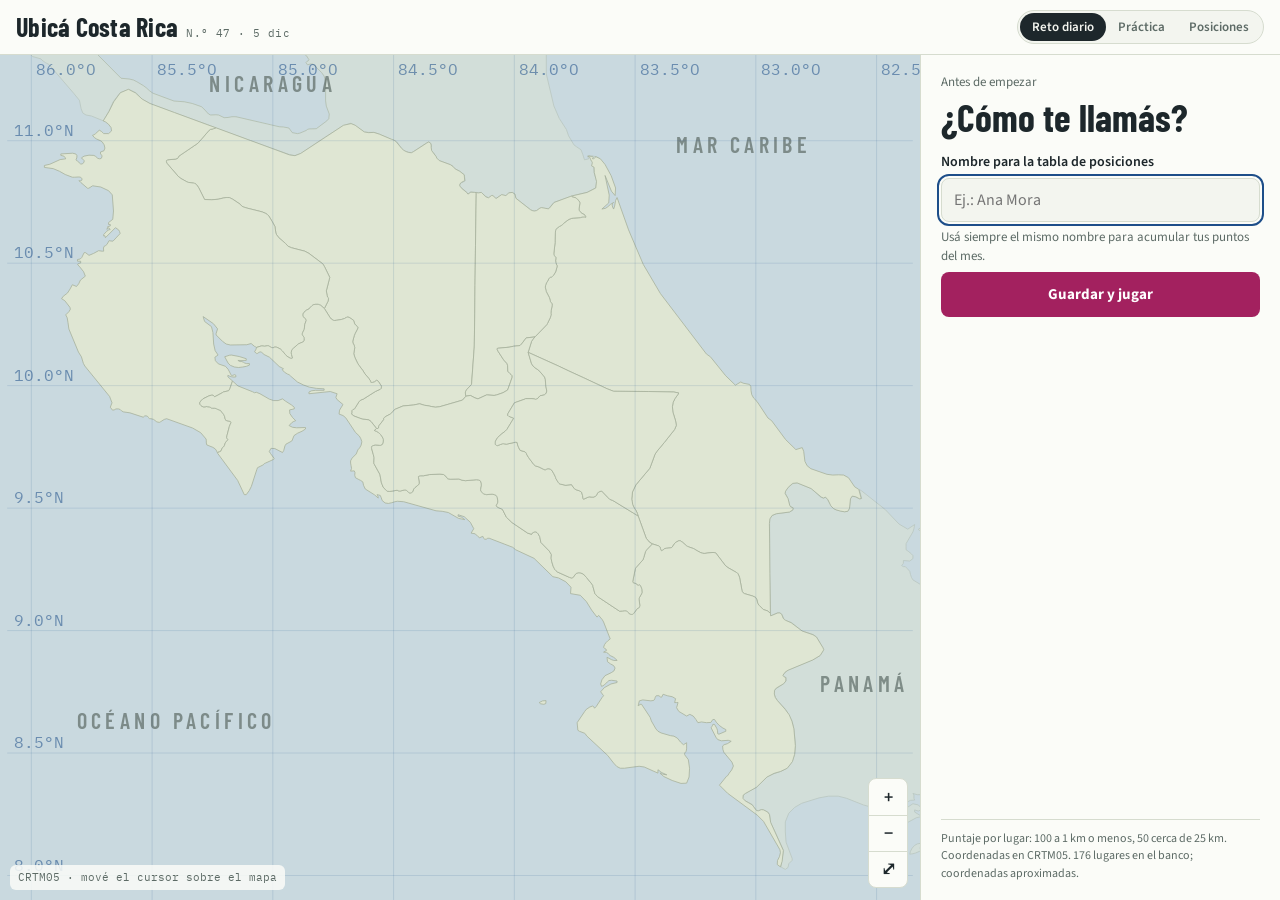
==== index.html @ d4b5f899 "Add files via upload" ====
<!doctype html>
<html lang="es">
<head>
<meta charset="utf-8">
<meta name="viewport" content="width=device-width, initial-scale=1, viewport-fit=cover">
<title>Ubicá Costa Rica</title>
<meta name="description" content="Juego diario de geografía de Costa Rica: ubicá 10 lugares en el mapa.">
<link rel="preconnect" href="https://fonts.googleapis.com">
<link rel="stylesheet" href="https://fonts.googleapis.com/css2?family=Barlow+Condensed:wght@500;600;700&family=Source+Sans+3:wght@400;600;700&family=IBM+Plex+Mono:wght@400;500&display=swap">
<style>
*{box-sizing:border-box}
:root{padding-top:env(safe-area-inset-top,0px);padding-bottom:env(safe-area-inset-bottom,0px)}
body{margin:0}
[hidden]{display:none!important}

/* Layout: one-screen app — map sheet fills the screen, a docked panel holds the prompt and results (right on desktop, below on phones). Colors borrow from topographic sheets: pale sea, sage land, magenta overprint for the player's mark. */
:root{
  --sea:#c9d9df; --land:#dfe6d3; --land-edge:#7f8c78; --border:#a7b29c;
  --paper:#f3f5ef; --panel:#fbfcf8; --ink:#1d272b; --muted:#5d6b66; --rule:#d6dccf;
  --accent:#a3215f; --accent-soft:#f3dbe7; --truth:#1d4e89; --grid:rgba(29,78,137,.13);
  --good:#2f7a4b; --mid:#b07a12; --bad:#a83a2c;
  --f-display:"Barlow Condensed","Arial Narrow",system-ui,sans-serif;
  --f-body:"Source Sans 3",system-ui,-apple-system,"Segoe UI",sans-serif;
  --f-mono:"IBM Plex Mono",ui-monospace,Menlo,Consolas,monospace;
}
@media (prefers-color-scheme: dark){:root:not([data-theme="light"]){
  --sea:#14232b; --land:#26322b; --land-edge:#7b8a7a; --border:#4c5a4f;
  --paper:#111a1e; --panel:#172126; --ink:#e7ece6; --muted:#9aa8a2; --rule:#2c3a3a;
  --accent:#f06aa8; --accent-soft:#3d2030; --truth:#7fb2ee; --grid:rgba(127,178,238,.12);
  --good:#6cc28d; --mid:#e0b04f; --bad:#ec7b6b; color-scheme:dark}}
:root[data-theme="dark"]{
  --sea:#14232b; --land:#26322b; --land-edge:#7b8a7a; --border:#4c5a4f;
  --paper:#111a1e; --panel:#172126; --ink:#e7ece6; --muted:#9aa8a2; --rule:#2c3a3a;
  --accent:#f06aa8; --accent-soft:#3d2030; --truth:#7fb2ee; --grid:rgba(127,178,238,.12);
  --good:#6cc28d; --mid:#e0b04f; --bad:#ec7b6b; color-scheme:dark}
html,body{height:100%}
body{background:var(--paper);color:var(--ink);font-family:var(--f-body);font-size:15px;line-height:1.45}
.app{height:100%;display:grid;grid-template-rows:auto 1fr;}
header{display:flex;align-items:center;gap:12px;flex-wrap:wrap;padding-block:10px;padding-left:max(16px,env(safe-area-inset-left,0px));padding-right:max(16px,env(safe-area-inset-right,0px));border-bottom:1px solid var(--rule);background:var(--panel)}
.brand{font-family:var(--f-display);font-weight:700;font-size:26px;letter-spacing:.01em;line-height:1;display:flex;align-items:baseline;gap:8px}
.brand small{font-family:var(--f-mono);font-size:11px;font-weight:400;color:var(--muted);letter-spacing:.04em}
.modes{margin-left:auto;display:flex;border:1px solid var(--rule);border-radius:999px;padding:2px;background:var(--paper)}
.modes button{font:600 13px var(--f-body);border:0;background:transparent;color:var(--muted);padding:5px 12px;border-radius:999px;cursor:pointer}
.modes button[aria-pressed="true"]{background:var(--ink);color:var(--paper)}
.main{min-height:0;display:grid;grid-template-columns:1fr 360px}
.mapwrap{position:relative;min-width:0;min-height:0;background:var(--sea);overflow:hidden;touch-action:none;cursor:crosshair}
.mapwrap.dragging{cursor:grabbing}
svg#map{width:100%;height:100%;display:block}
.prov{fill:var(--land);stroke:var(--border);stroke-width:.8;vector-effect:non-scaling-stroke;stroke-linejoin:round}
.coast{fill:none;stroke:var(--land-edge);stroke-width:1.4;vector-effect:non-scaling-stroke;stroke-linejoin:round}
.nb{fill:var(--land);opacity:.45;stroke:var(--border);stroke-width:.8;vector-effect:non-scaling-stroke}
.lake{fill:var(--sea);stroke:var(--border);stroke-width:.6;vector-effect:non-scaling-stroke}
.grat{stroke:var(--grid);stroke-width:1;vector-effect:non-scaling-stroke;fill:none}
.gl{fill:var(--truth);opacity:.55;font-family:var(--f-mono)}
.nbl{fill:var(--muted);font-family:var(--f-display);font-weight:600;letter-spacing:.2em;opacity:.7}
.guess{fill:var(--accent);stroke:var(--panel);vector-effect:non-scaling-stroke;stroke-width:2}
.truth{fill:var(--truth);stroke:var(--panel);vector-effect:non-scaling-stroke;stroke-width:2}
.link{stroke:var(--ink);stroke-dasharray:5 4;stroke-width:1.5;vector-effect:non-scaling-stroke;opacity:.7}
.mlabel{font-family:var(--f-display);font-weight:600;fill:var(--ink);paint-order:stroke;stroke:var(--panel);stroke-linejoin:round}
.zoom{position:absolute;right:calc(12px + env(safe-area-inset-right,0px));bottom:12px;display:flex;flex-direction:column;border:1px solid var(--rule);border-radius:8px;overflow:hidden;background:var(--panel)}
.zoom button{width:38px;height:36px;border:0;background:transparent;color:var(--ink);font:600 18px var(--f-body);cursor:pointer}
.zoom button+button{border-top:1px solid var(--rule)}
.coords{position:absolute;left:calc(10px + env(safe-area-inset-left,0px));bottom:10px;font:11px/1.35 var(--f-mono);color:var(--muted);background:color-mix(in srgb,var(--panel) 85%,transparent);padding:5px 8px;border-radius:6px;pointer-events:none;font-variant-numeric:tabular-nums}
.panel{background:var(--panel);border-left:1px solid var(--rule);overflow:auto;padding-block:18px;padding-left:20px;padding-right:max(20px,env(safe-area-inset-right,0px));display:flex;flex-direction:column;gap:16px;min-width:0}
.pips{display:flex;gap:6px}
.pip{flex:1;height:6px;border-radius:3px;background:var(--rule)}
.pip.on{background:var(--ink)}
.pip.g{background:var(--good)}.pip.m{background:var(--mid)}.pip.b{background:var(--bad)}
.meta{display:flex;justify-content:space-between;align-items:baseline;font:500 12px var(--f-mono);color:var(--muted);letter-spacing:.04em;text-transform:uppercase}
.score{font-variant-numeric:tabular-nums}
.ask{display:flex;flex-direction:column;gap:6px}
.ask .lead{font-size:13px;color:var(--muted)}
.ask h2{margin:0;font-family:var(--f-display);font-weight:700;font-size:38px;line-height:1;text-wrap:balance}
.tags{display:flex;gap:6px;flex-wrap:wrap}
.tag{font:600 11px var(--f-body);letter-spacing:.08em;text-transform:uppercase;padding:3px 8px;border-radius:4px;border:1px solid var(--rule);color:var(--muted)}
.tag.d1{color:var(--good);border-color:currentColor}.tag.d2{color:var(--mid);border-color:currentColor}.tag.d3{color:var(--bad);border-color:currentColor}
.ctx{font-size:14px;color:var(--muted)}
.btn{font:700 15px var(--f-body);padding:12px 16px;border-radius:8px;border:0;background:var(--accent);color:#fff;cursor:pointer;width:100%}
.btn:disabled{opacity:.35;cursor:not-allowed}
.btn.ghost{background:transparent;color:var(--ink);border:1px solid var(--rule)}
:focus-visible{outline:2px solid var(--truth);outline-offset:2px}
.result{display:flex;flex-direction:column;gap:10px;border-top:1px solid var(--rule);padding-top:14px}
.big{display:flex;align-items:baseline;gap:14px}
.big .pts{font-family:var(--f-display);font-weight:700;font-size:44px;line-height:1;font-variant-numeric:tabular-nums}
.big .km{font:500 14px var(--f-mono);color:var(--muted)}
.fact{margin:0;font-size:15px}
.crtm{font:12px/1.5 var(--f-mono);color:var(--muted);display:grid;grid-template-columns:auto 1fr;gap:2px 10px;font-variant-numeric:tabular-nums}
.crtm b{font-weight:500}
.crtm .k1{color:var(--accent)}.crtm .k2{color:var(--truth)}
.hint{font-size:13px;color:var(--muted);margin:0}
table.sum{width:100%;border-collapse:collapse;font-size:14px}
table.sum td{padding:7px 0;border-bottom:1px solid var(--rule);vertical-align:top}
table.sum td.n{text-align:right;font-family:var(--f-mono);font-variant-numeric:tabular-nums;white-space:nowrap;padding-left:10px}
.share{font:13px/1.5 var(--f-mono);background:var(--paper);border:1px solid var(--rule);border-radius:8px;padding:10px;white-space:pre-wrap;user-select:all}
.total{font-family:var(--f-display);font-weight:700;font-size:56px;line-height:1}
.total span{font-size:22px;color:var(--muted)}
.foot{margin-top:auto;font-size:12px;color:var(--muted);border-top:1px solid var(--rule);padding-top:10px}
.row{display:flex;gap:8px}
@media (max-width:820px){
  .main{grid-template-columns:1fr;grid-template-rows:minmax(0,1fr) auto}
  .panel{border-left:0;border-top:1px solid var(--rule);max-height:46vh;padding-block:12px;padding-left:max(16px,env(safe-area-inset-left,0px));padding-right:max(16px,env(safe-area-inset-right,0px));gap:10px}
  .ask h2{font-size:30px}
  .foot{display:none}
  .brand{font-size:22px}
}
@media (prefers-reduced-motion:no-preference){.drop{animation:drop .25s ease-out}@keyframes drop{from{opacity:0}to{opacity:1}}}

.tag.d4{color:var(--accent);border-color:currentColor}
.pips{flex-wrap:wrap}
.pip{min-width:14px}
.who{display:flex;align-items:center;gap:6px;font-size:13px;color:var(--muted)}
.who b{color:var(--ink);font-weight:600}
.linkbtn{font:600 13px var(--f-body);background:none;border:0;color:var(--truth);cursor:pointer;padding:2px 4px;text-decoration:underline;text-underline-offset:2px}
.field{display:flex;flex-direction:column;gap:6px}
.field label{font-weight:600;font-size:14px}
.field input{font:16px var(--f-body);padding:10px 12px;border-radius:8px;border:1px solid var(--rule);background:var(--paper);color:var(--ink)}
.tabs{display:flex;gap:4px;border-bottom:1px solid var(--rule)}
.tabs button{font:600 14px var(--f-body);background:none;border:0;border-bottom:2px solid transparent;padding:6px 10px;color:var(--muted);cursor:pointer}
.tabs button[aria-selected="true"]{color:var(--ink);border-color:var(--accent)}
table.board{width:100%;border-collapse:collapse;font-size:14px}
table.board th{font:500 11px var(--f-mono);text-transform:uppercase;letter-spacing:.05em;color:var(--muted);text-align:left;padding:6px 0;border-bottom:1px solid var(--rule)}
table.board td{padding:7px 0;border-bottom:1px solid var(--rule)}
table.board .n{text-align:right;font-family:var(--f-mono);font-variant-numeric:tabular-nums}
table.board tr.me td{color:var(--accent);font-weight:600}
.status{font-size:13px;padding:8px 10px;border-radius:6px;background:var(--paper);border:1px solid var(--rule)}
.status.ok{border-color:var(--good);color:var(--good)}.status.err{border-color:var(--bad);color:var(--bad)}
@media (max-width:820px){.who{display:none}}
</style>
</head>
<body>
<div class="app">
  <header>
    <div class="brand">Ubicá Costa Rica <small id="dayLabel"></small></div>
    <div class="who" id="who"></div>
    <div class="modes" role="group" aria-label="Vista">
      <button id="mDaily" aria-pressed="true">Reto diario</button>
      <button id="mPractice" aria-pressed="false">Práctica</button>
      <button id="mBoard" aria-pressed="false">Posiciones</button>
    </div>
  </header>
  <div class="main">
    <div class="mapwrap" id="mapwrap">
      <svg id="map" xmlns="http://www.w3.org/2000/svg" preserveAspectRatio="xMidYMid meet" role="img" aria-label="Mapa de Costa Rica sin nombres">
        <g id="gBase"></g><g id="gGrat"></g><g id="gMarks"></g>
      </svg>
      <div class="coords" id="coords">CRTM05 · mové el cursor sobre el mapa</div>
      <div class="zoom"><button id="zIn" aria-label="Acercar">+</button><button id="zOut" aria-label="Alejar">−</button><button id="zReset" aria-label="Ver todo el país">⤢</button></div>
    </div>
    <aside class="panel" id="panel" aria-live="polite"></aside>
  </div>
</div>

<script src="mapa.js"></script>
<script src="lugares.js"></script>
<script>
// =================== CONFIGURACIÓN ===================
// Pegá aquí la URL de la aplicación web de Apps Script (termina en /exec).
// Si queda vacía, el juego funciona pero sin tabla de posiciones.
const SCRIPT_URL = "https://script.google.com/macros/s/AKfycbwusm0u5WWvsfJwF9Otw8pIeD2G5mQV4AgSGdEzGOWmYIdGEVSxD0anf7SA8I0VQtjPcA/exec";
// Nivel de cada una de las 10 rondas del reto diario (1 Fácil, 2 Media, 3 Difícil, 4 Poblado).
const RONDAS = [1,1,1,2,2,2,3,3,4,4];
// Primer día del reto (año, mes-1, día): sirve para numerar los retos.
const INICIO = new Date(2026, 9, 20);
// =====================================================

const PLACES = window.PLACES, GEO = window.GEO, NR = RONDAS.length, MAXP = NR*100;
const DIFF=['','Fácil','Media','Difícil','Poblado'];

// ---------- proyección de pantalla ----------
const K=100, LON0=-86.1, LAT0=11.35, CX=Math.cos(9.6*Math.PI/180);
const P=(lon,lat)=>[(lon-LON0)*CX*K,(LAT0-lat)*K];
const IP=(x,y)=>[x/(CX*K)+LON0, LAT0-y/K];
const FULL={x:0,y:0,w:(-82.35-LON0)*CX*K,h:(LAT0-7.9)*K};

// ---------- CRTM05 (TM, GRS80, MC -84°, k0 0.9999, FE 500 000) ----------
function crtm05(lat,lon){
  const a=6378137,f=1/298.257222101,k0=0.9999,e2=f*(2-f),ep2=e2/(1-e2),d=Math.PI/180;
  const ph=lat*d,lm=(lon+84)*d,N=a/Math.sqrt(1-e2*Math.sin(ph)**2),T=Math.tan(ph)**2,C=ep2*Math.cos(ph)**2,A=Math.cos(ph)*lm;
  const M=a*((1-e2/4-3*e2*e2/64-5*e2**3/256)*ph-(3*e2/8+3*e2*e2/32+45*e2**3/1024)*Math.sin(2*ph)+(15*e2*e2/256+45*e2**3/1024)*Math.sin(4*ph)-(35*e2**3/3072)*Math.sin(6*ph));
  const E=500000+k0*N*(A+(1-T+C)*A**3/6+(5-18*T+T*T+72*C-58*ep2)*A**5/120);
  const Nn=k0*(M+N*Math.tan(ph)*(A*A/2+(5-T+9*C+4*C*C)*A**4/24+(61-58*T+T*T+600*C-330*ep2)*A**6/720));
  return [E,Nn];
}
const fmt=n=>String(Math.round(n)).replace(/\B(?=(\d{3})+(?!\d))/g,' ');
const esc=s=>String(s).replace(/[&<>"']/g,c=>({'&':'&amp;','<':'&lt;','>':'&gt;','"':'&quot;',"'":'&#39;'}[c]));
function hav(a,b){const R=6371,d=Math.PI/180,dl=(b[1]-a[1])*d,dn=(b[0]-a[0])*d;
  const h=Math.sin(dn/2)**2+Math.cos(a[0]*d)*Math.cos(b[0]*d)*Math.sin(dl/2)**2;return 2*R*Math.asin(Math.sqrt(h));}
const scoreFor=km=>km<=1?100:Math.max(0,Math.round(100*Math.exp(-(km-1)/35)));
const band=p=>p>=70?'g':p>=35?'m':'b';
const sq=p=>p>=70?'🟩':p>=35?'🟨':'🟥';
const kmTxt=km=>km<10?km.toFixed(1):String(Math.round(km));

// ---------- mapa base ----------
const NS='http://www.w3.org/2000/svg';
const svg=document.getElementById('map'),gB=document.getElementById('gBase'),gG=document.getElementById('gGrat'),gM=document.getElementById('gMarks');
function el(tag,attrs,parent){const e=document.createElementNS(NS,tag);for(const k in attrs)e.setAttribute(k,attrs[k]);parent&&parent.appendChild(e);return e;}
function ringsD(geom){const polys=geom.type==='Polygon'?[geom.coordinates]:geom.coordinates;let d='';
  for(const poly of polys)for(const ring of poly){ring.forEach((c,i)=>{const [x,y]=P(c[0],c[1]);d+=(i?'L':'M')+x.toFixed(1)+' '+y.toFixed(1);});d+='Z';}return d;}
GEO.nb.forEach(f=>el('path',{d:ringsD(f.geometry),class:'nb'},gB));
GEO.prov.forEach(f=>el('path',{d:ringsD(f.geometry),class:'prov'},gB));
GEO.lakes.forEach(f=>el('path',{d:ringsD(f.geometry),class:'lake'},gB));
[["NICARAGUA",-85.0,11.2],["PANAMÁ",-82.55,8.75],["OCÉANO PACÍFICO",-85.4,8.6],["MAR CARIBE",-83.05,10.95]].forEach(([t,lo,la])=>{const [x,y]=P(lo,la);el('text',{x,y,class:'nbl','font-size':9,'text-anchor':'middle'},gB).textContent=t;});
let view={...FULL};
function drawGrat(){gG.innerHTML='';const fs=view.w*0.018;
  for(let lo=-86;lo<=-82.5;lo+=0.5){const [x,y1]=P(lo,LAT0),[,y2]=P(lo,7.9);el('line',{x1:x,x2:x,y1,y2,class:'grat'},gG);
    el('text',{x:x+fs*.3,y:view.y+fs*1.2,class:'gl','font-size':fs},gG).textContent=Math.abs(lo).toFixed(1)+'°O';}
  for(let la=8;la<=11.5;la+=0.5){const [x1,y]=P(LON0,la),[x2]=P(-82.35,la);el('line',{x1,x2,y1:y,y2:y,class:'grat'},gG);
    el('text',{x:view.x+fs*.4,y:y-fs*.3,class:'gl','font-size':fs},gG).textContent=la.toFixed(1)+'°N';}}
function applyView(){svg.setAttribute('viewBox',`${view.x} ${view.y} ${view.w} ${view.h}`);drawGrat();drawMarks();}
function setView(v){view={...v};applyView();}
function toSvg(cx,cy){const pt=svg.createSVGPoint();pt.x=cx;pt.y=cy;return pt.matrixTransform(svg.getScreenCTM().inverse());}
function zoomAt(cx,cy,f){const p=toSvg(cx,cy);const w=Math.min(FULL.w*1.25,Math.max(FULL.w/40,view.w*f)),r=w/view.w;
  view={x:p.x-(p.x-view.x)*r,y:p.y-(p.y-view.y)*r,w,h:view.h*r};applyView();}
function fitTo(pts){if(!pts.length)return setView(FULL);const xs=pts.map(p=>p[0]),ys=pts.map(p=>p[1]);
  let w=Math.max(Math.max(...xs)-Math.min(...xs),FULL.w/8)*1.6,h=Math.max(Math.max(...ys)-Math.min(...ys),FULL.h/8)*1.6;
  const ar=FULL.w/FULL.h;if(w/h<ar)w=h*ar;else h=w/ar;const cx=(Math.min(...xs)+Math.max(...xs))/2,cy=(Math.min(...ys)+Math.max(...ys))/2;
  setView({x:cx-w/2,y:cy-h/2,w,h});}

const wrap=document.getElementById('mapwrap'),coordsEl=document.getElementById('coords');
const ptrs=new Map();let drag=null,pinch=null,moved=false;
wrap.addEventListener('pointerdown',e=>{if(e.target.closest('.zoom'))return;wrap.setPointerCapture(e.pointerId);ptrs.set(e.pointerId,{x:e.clientX,y:e.clientY});moved=false;
  if(ptrs.size===1)drag={x:e.clientX,y:e.clientY,v:{...view}};
  if(ptrs.size===2){const [a,b]=[...ptrs.values()];pinch={d:Math.hypot(a.x-b.x,a.y-b.y)};drag=null;}});
wrap.addEventListener('pointermove',e=>{
  const s=toSvg(e.clientX,e.clientY),[lon,lat]=IP(s.x,s.y);
  if(lat>7.9&&lat<11.35&&lon>-86.1&&lon<-82.35){const [E,N]=crtm05(lat,lon);coordsEl.style.whiteSpace='pre';coordsEl.textContent=`CRTM05  E ${fmt(E)}  N ${fmt(N)}\n${lat.toFixed(4)}°N  ${Math.abs(lon).toFixed(4)}°O`;}
  if(!ptrs.has(e.pointerId))return;ptrs.set(e.pointerId,{x:e.clientX,y:e.clientY});
  if(pinch&&ptrs.size===2){const [a,b]=[...ptrs.values()],d=Math.hypot(a.x-b.x,a.y-b.y);if(Math.abs(d-pinch.d)>2){zoomAt((a.x+b.x)/2,(a.y+b.y)/2,pinch.d/d);pinch.d=d;moved=true;}return;}
  if(drag){const dx=e.clientX-drag.x,dy=e.clientY-drag.y;if(Math.hypot(dx,dy)>6){moved=true;wrap.classList.add('dragging');}
    if(moved){const r=svg.getBoundingClientRect(),sc=Math.max(view.w/r.width,view.h/r.height);view={...view,x:drag.v.x-dx*sc,y:drag.v.y-dy*sc};svg.setAttribute('viewBox',`${view.x} ${view.y} ${view.w} ${view.h}`);drawGrat();}}});
function endPtr(e){if(!ptrs.has(e.pointerId))return;const wasDrag=moved;ptrs.delete(e.pointerId);wrap.classList.remove('dragging');
  if(ptrs.size<2)pinch=null;if(ptrs.size===0){if(!wasDrag&&e.type==='pointerup')onMapTap(e.clientX,e.clientY);drag=null;}}
wrap.addEventListener('pointerup',endPtr);wrap.addEventListener('pointercancel',endPtr);
wrap.addEventListener('wheel',e=>{e.preventDefault();zoomAt(e.clientX,e.clientY,e.deltaY>0?1.2:1/1.2);},{passive:false});
const rectC=()=>{const r=svg.getBoundingClientRect();return[r.left+r.width/2,r.top+r.height/2];};
document.getElementById('zIn').onclick=()=>zoomAt(...rectC(),1/1.5);
document.getElementById('zOut').onclick=()=>zoomAt(...rectC(),1.5);
document.getElementById('zReset').onclick=()=>setView(FULL);

// ---------- marcas ----------
function drawMarks(){gM.innerHTML='';if(!state)return;const r=view.w*0.009,fs=view.w*0.022;
  const items=state.phase==='summary'?state.results:(state.phase==='reveal'?[state.results[state.results.length-1]]:[]);
  items.forEach(res=>{const g=P(res.guess[1],res.guess[0]),t=P(res.place[4],res.place[3]);
    el('line',{x1:g[0],y1:g[1],x2:t[0],y2:t[1],class:'link'},gM);
    el('circle',{cx:g[0],cy:g[1],r,class:'guess'},gM);el('circle',{cx:t[0],cy:t[1],r:r*1.1,class:'truth drop'},gM);
    if(state.phase==='reveal')el('text',{x:t[0]+r*1.6,y:t[1]+fs*.35,class:'mlabel','font-size':fs,'stroke-width':fs*.25},gM).textContent=res.place[0];});
  if(state.phase==='ask'&&state.pending){const g=P(state.pending[1],state.pending[0]);
    el('circle',{cx:g[0],cy:g[1],r:r*2.2,fill:'none',stroke:'var(--accent)','stroke-width':2,'vector-effect':'non-scaling-stroke'},gM);
    el('circle',{cx:g[0],cy:g[1],r,class:'guess'},gM);}}

// ---------- almacenamiento local ----------
const ls={get(k){try{return localStorage.getItem(k);}catch(e){return null;}},set(k,v){try{localStorage.setItem(k,v);}catch(e){}}};
const pad=n=>String(n).padStart(2,'0');
const now=new Date(),FECHA=`${now.getFullYear()}-${pad(now.getMonth()+1)}-${pad(now.getDate())}`;
const YMD=Number(FECHA.replace(/-/g,''));
const dayNo=Math.floor((new Date(now.getFullYear(),now.getMonth(),now.getDate())-INICIO)/864e5)+1;
const KEY='ubica-cr-'+FECHA;
let jugador=ls.get('ubica-cr-jugador')||'';

// ---------- selección determinística del reto ----------
function rng(seed){return function(){seed|=0;seed=seed+0x6D2B79F5|0;let t=Math.imul(seed^seed>>>15,1|seed);t=t+Math.imul(t^t>>>7,61|t)^t;return((t^t>>>14)>>>0)/4294967296;};}
function hashSeed(n){let h=2166136261;for(const c of String(n)){h=Math.imul(h^c.charCodeAt(0),16777619);}return h>>>0;}
function pickRounds(seed,mix){const r=rng(hashSeed(seed));for(let k=0;k<5;k++)r();const used=new Set(),out=[];
  for(const d of mix){let pool=PLACES.map((p,i)=>i).filter(i=>!used.has(i)&&(!d||PLACES[i][2]===d));
    if(!pool.length)pool=PLACES.map((p,i)=>i).filter(i=>!used.has(i));
    const cats=new Set(out.map(i=>PLACES[i][1]));const fresh=pool.filter(i=>!cats.has(PLACES[i][1]));if(fresh.length&&d!==4)pool=fresh;
    const i=pool[Math.floor(r()*pool.length)];used.add(i);out.push(i);}
  return out;}

// ---------- estado ----------
let state=null;
function makeResult(i,guess){const p=PLACES[i],km=hav(guess,[p[3],p[4]]);return{i,place:p,guess,km,pts:scoreFor(km)};}
function saveLocal(){if(state.mode!=='daily')return;ls.set(KEY,JSON.stringify({results:state.results.map(r=>({i:r.i,guess:r.guess})),sent:state.sent||false}));}
function setModeButtons(m){[['mDaily','daily'],['mPractice','practice'],['mBoard','board']].forEach(([id,v])=>document.getElementById(id).setAttribute('aria-pressed',m===v));}
function renderWho(){document.getElementById('who').innerHTML=jugador?`Jugador: <b>${esc(jugador)}</b> <button class="linkbtn" id="chName">cambiar</button>`:'';
  const b=document.getElementById('chName');if(b)b.onclick=()=>askName(true);}

function start(mode){
  setModeButtons(mode);
  const daily=mode==='daily';
  const rounds=daily?pickRounds(YMD,RONDAS):pickRounds(Math.floor(Math.random()*1e9),RONDAS.map(()=>0));
  state={mode,rounds,results:[],pending:null,phase:'ask',sent:false};
  if(daily){let s=null;try{s=JSON.parse(ls.get(KEY)||'null');}catch(e){}
    if(s&&s.results){s.results.forEach(r=>{if(PLACES[r.i])state.results.push(makeResult(r.i,r.guess));});state.sent=!!s.sent;}
    if(state.results.length>=NR)state.phase='summary';
    if(!jugador&&state.results.length===0)state.phase='name';}
  document.getElementById('dayLabel').textContent=daily?`N.º ${dayNo} · ${now.toLocaleDateString('es-CR',{day:'numeric',month:'short'})}`:'práctica libre';
  if(state.phase==='summary')fitAll();else setView(FULL);
  render();
  if(state.phase==='summary'&&daily&&!state.sent)submit();
}
function fitAll(){fitTo(state.results.flatMap(r=>[P(r.guess[1],r.guess[0]),P(r.place[4],r.place[3])]));}
function onMapTap(cx,cy){if(!state||state.phase!=='ask')return;const s=toSvg(cx,cy),[lon,lat]=IP(s.x,s.y);state.pending=[lat,lon];drawMarks();render();}
function confirmGuess(){const i=state.rounds[state.results.length];const res=makeResult(i,state.pending);state.results.push(res);state.pending=null;state.phase='reveal';saveLocal();
  fitTo([P(res.guess[1],res.guess[0]),P(res.place[4],res.place[3])]);render();}
function next(){if(state.results.length>=NR){state.phase='summary';fitAll();render();if(state.mode==='daily')submit();}else{state.phase='ask';setView(FULL);render();}}
const total=()=>state.results.reduce((a,r)=>a+r.pts,0);
function shareText(){return `Ubicá Costa Rica ${state.mode==='daily'?'N.º '+dayNo:'(práctica)'}\n${state.results.map(r=>sq(r.pts)).join('')}  ${total()}/${MAXP}`;}

// ---------- tabla de posiciones (Google Sheets) ----------
let sendStatus='';
async function submit(){
  if(!SCRIPT_URL){sendStatus='nocfg';render();return;}
  if(!jugador){sendStatus='noname';render();return;}
  sendStatus='sending';render();
  const body={accion:'guardar',fecha:FECHA,reto:dayNo,jugador,puntos:total(),
    detalle:state.results.map(r=>`${r.place[0]}: ${kmTxt(r.km)} km, ${r.pts}`).join(' | ')};
  try{
    const res=await fetch(SCRIPT_URL,{method:'POST',headers:{'Content-Type':'text/plain;charset=utf-8'},body:JSON.stringify(body)});
    const j=await res.json();
    if(j.ok||j.error==='duplicado'){state.sent=true;saveLocal();sendStatus=j.ok?'ok':'dup';}
    else sendStatus='err:'+(j.mensaje||j.error||'respuesta inesperada');
  }catch(e){sendStatus='err:no se pudo conectar con la hoja';}
  if(state.phase==='summary')render();
}
let boardTab='hoy',boardData=null,boardErr='';
async function openBoard(){
  setModeButtons('board');state={...(state||{}),prev:state,phase:'board'};boardData=null;boardErr='';render();
  if(!SCRIPT_URL){boardErr='La tabla de posiciones todavía no está configurada (falta SCRIPT_URL en index.html).';render();return;}
  try{const res=await fetch(`${SCRIPT_URL}?accion=tabla&fecha=${FECHA}`);boardData=await res.json();if(!boardData.ok)boardErr=boardData.mensaje||'Error al leer la hoja.';}
  catch(e){boardErr='No se pudo conectar con la hoja de posiciones.';}
  if(state.phase==='board')render();
}
function askName(change){state={...(state||{mode:'daily'}),prev:state,phase:'name',changing:!!change};render();}

// ---------- panel ----------
function pipsHTML(){return `<div class="pips">${RONDAS.map((_,k)=>{const r=state.results[k];const cur=k===state.results.length&&state.phase==='ask';return `<span class="pip ${r?band(r.pts):cur?'on':''}"></span>`;}).join('')}</div>`;}
function foot(){return `<div class="foot">Puntaje por lugar: 100 a 1 km o menos, 50 cerca de 25 km. Coordenadas en CRTM05. ${PLACES.length} lugares en el banco; coordenadas aproximadas.</div>`;}
function statusHTML(){if(state.mode!=='daily')return '';
  const m={'':'', sending:'<div class="status">Enviando tu puntaje…</div>', ok:'<div class="status ok">Puntaje registrado en la tabla de posiciones.</div>',
    dup:'<div class="status ok">Ya habías registrado el reto de hoy.</div>', nocfg:'<div class="status">La tabla de posiciones no está configurada; el puntaje queda solo en este navegador.</div>',
    noname:'<div class="status err">Falta tu nombre para registrar el puntaje.</div>'};
  if(sendStatus.startsWith('err:'))return `<div class="status err">No se registró: ${esc(sendStatus.slice(4))}. <button class="linkbtn" id="bRetry">Reintentar</button></div>`;
  return m[sendStatus]||'';}
function render(){renderWho();const pn=document.getElementById('panel');
  if(state.phase==='name'){
    pn.innerHTML=`<div class="ask"><span class="lead">${state.changing?'Cambiar nombre':'Antes de empezar'}</span><h2>¿Cómo te llamás?</h2></div>
      <form id="fName" class="field"><label for="inName">Nombre para la tabla de posiciones</label>
      <input id="inName" maxlength="40" autocomplete="name" value="${esc(jugador)}" placeholder="Ej.: Ana Mora" required>
      <span class="hint">Usá siempre el mismo nombre para acumular tus puntos del mes.</span>
      <button class="btn" type="submit">Guardar y jugar</button></form>${foot()}`;
    const f=document.getElementById('fName');document.getElementById('inName').focus();
    f.onsubmit=e=>{e.preventDefault();const v=document.getElementById('inName').value.trim().replace(/\s+/g,' ');if(!v)return;jugador=v;ls.set('ubica-cr-jugador',v);start('daily');};
    return;}
  if(state.phase==='board'){
    let body='<p class="hint">Cargando posiciones…</p>';
    if(boardErr)body=`<div class="status err">${esc(boardErr)}</div>`;
    else if(boardData){
      if(boardTab==='hoy'){const rows=boardData.hoy||[];
        body=rows.length?`<table class="board"><thead><tr><th>#</th><th>Jugador</th><th class="n">Puntos</th></tr></thead><tbody>${rows.map((r,k)=>`<tr class="${r.jugador.toLowerCase()===jugador.toLowerCase()?'me':''}"><td>${k+1}</td><td>${esc(r.jugador)}</td><td class="n">${r.puntos}</td></tr>`).join('')}</tbody></table>`:'<p class="hint">Nadie ha completado el reto de hoy todavía.</p>';}
      else{const rows=boardData.mes||[];
        body=rows.length?`<table class="board"><thead><tr><th>#</th><th>Jugador</th><th class="n">Días</th><th class="n">Total</th></tr></thead><tbody>${rows.map((r,k)=>`<tr class="${r.jugador.toLowerCase()===jugador.toLowerCase()?'me':''}"><td>${k+1}</td><td>${esc(r.jugador)}</td><td class="n">${r.dias}</td><td class="n">${r.total}</td></tr>`).join('')}</tbody></table>`:'<p class="hint">Todavía no hay puntajes este mes.</p>';}}
    pn.innerHTML=`<div class="ask"><span class="lead">Unidad de Cartografía</span><h2>Posiciones</h2></div>
      <div class="tabs" role="tablist"><button role="tab" id="tHoy" aria-selected="${boardTab==='hoy'}">Hoy</button><button role="tab" id="tMes" aria-selected="${boardTab==='mes'}">Este mes</button></div>
      ${body}<button class="btn ghost" id="bBack">Volver al juego</button>${foot()}`;
    document.getElementById('tHoy').onclick=()=>{boardTab='hoy';render();};
    document.getElementById('tMes').onclick=()=>{boardTab='mes';render();};
    document.getElementById('bBack').onclick=()=>start('daily');
    return;}
  const n=state.results.length;
  const head=`${pipsHTML()}<div class="meta"><span>Lugar ${Math.min(n+(state.phase==='ask'?1:0),NR)} de ${NR}</span><span class="score">${total()} pts</span></div>`;
  if(state.phase==='ask'){const p=PLACES[state.rounds[n]];
    pn.innerHTML=`${head}<div class="ask"><span class="lead">Tocá el mapa donde está</span><h2>${esc(p[0])}</h2>
      <div class="tags">${p[1]===DIFF[p[2]]?'':`<span class="tag">${esc(p[1])}</span>`}<span class="tag d${p[2]}">${DIFF[p[2]]}</span></div>
      <div class="ctx">${p[1]==='Distrito'?'Marcá el centro del distrito · ':''}${esc(p[5])}</div></div>
      <button class="btn" id="bOk" ${state.pending?'':'disabled'}>${state.pending?'Confirmar ubicación':'Tocá el mapa para marcar'}</button>
      <p class="hint">Arrastrá para mover, rueda o pellizco para acercar. Podés cambiar la marca antes de confirmar.</p>${foot()}`;
    document.getElementById('bOk').onclick=confirmGuess;}
  else if(state.phase==='reveal'){const r=state.results[n-1],p=r.place;const g=crtm05(r.guess[0],r.guess[1]),t=crtm05(p[3],p[4]);
    pn.innerHTML=`${head}<div class="ask"><span class="lead">${esc(p[1])} · ${esc(p[5])}</span><h2>${esc(p[0])}</h2></div>
      <div class="result"><div class="big"><span class="pts" style="color:var(--${{g:'good',m:'mid',b:'bad'}[band(r.pts)]})">+${r.pts}</span><span class="km">a ${kmTxt(r.km)} km</span></div>
      <p class="fact">${esc(p[6])}</p>
      <div class="crtm"><b class="k1">Tu marca</b><span>E ${fmt(g[0])} · N ${fmt(g[1])}</span><b class="k2">Real</b><span>E ${fmt(t[0])} · N ${fmt(t[1])}</span></div></div>
      <button class="btn" id="bNext">${n>=NR?'Ver resultado':'Siguiente lugar'}</button>${foot()}`;
    const b=document.getElementById('bNext');b.onclick=next;b.focus({preventScroll:true});}
  else{const st=shareText();
    pn.innerHTML=`${pipsHTML()}<div class="meta"><span>${state.mode==='daily'?'Reto del día completo':'Práctica completa'}</span><span>${state.mode==='daily'?'N.º '+dayNo:''}</span></div>
      <div class="total">${total()}<span> / ${MAXP}</span></div>
      ${statusHTML()}
      <table class="sum"><tbody>${state.results.map(r=>`<tr><td>${esc(r.place[0])}<br><span class="hint">${esc(r.place[1])}${r.place[1]===DIFF[r.place[2]]?'':' · '+DIFF[r.place[2]]}</span></td><td class="n">${kmTxt(r.km)} km<br><b>${r.pts}</b></td></tr>`).join('')}</tbody></table>
      <div class="share" id="shareBox">${esc(st)}</div>
      <button class="btn" id="bCopy">Copiar resultado</button>
      <div class="row"><button class="btn ghost" id="bBoard">Ver posiciones</button><button class="btn ghost" id="bAgain">${state.mode==='daily'?'Práctica':'Otra práctica'}</button></div>
      ${state.mode==='daily'?'<p class="hint">Mañana hay un reto nuevo. Todos juegan los mismos lugares cada día.</p>':''}${foot()}`;
    document.getElementById('bCopy').onclick=async e=>{try{await navigator.clipboard.writeText(st);e.target.textContent='Copiado';}catch(err){const s=getSelection(),rg=document.createRange();rg.selectNodeContents(document.getElementById('shareBox'));s.removeAllRanges();s.addRange(rg);e.target.textContent='Texto seleccionado: copialo';}};
    document.getElementById('bAgain').onclick=()=>start('practice');
    document.getElementById('bBoard').onclick=openBoard;
    const rt=document.getElementById('bRetry');if(rt)rt.onclick=submit;}
  drawMarks();}

document.getElementById('mDaily').onclick=()=>start('daily');
document.getElementById('mPractice').onclick=()=>start('practice');
document.getElementById('mBoard').onclick=openBoard;
start('daily');
</script>
</body>
</html>
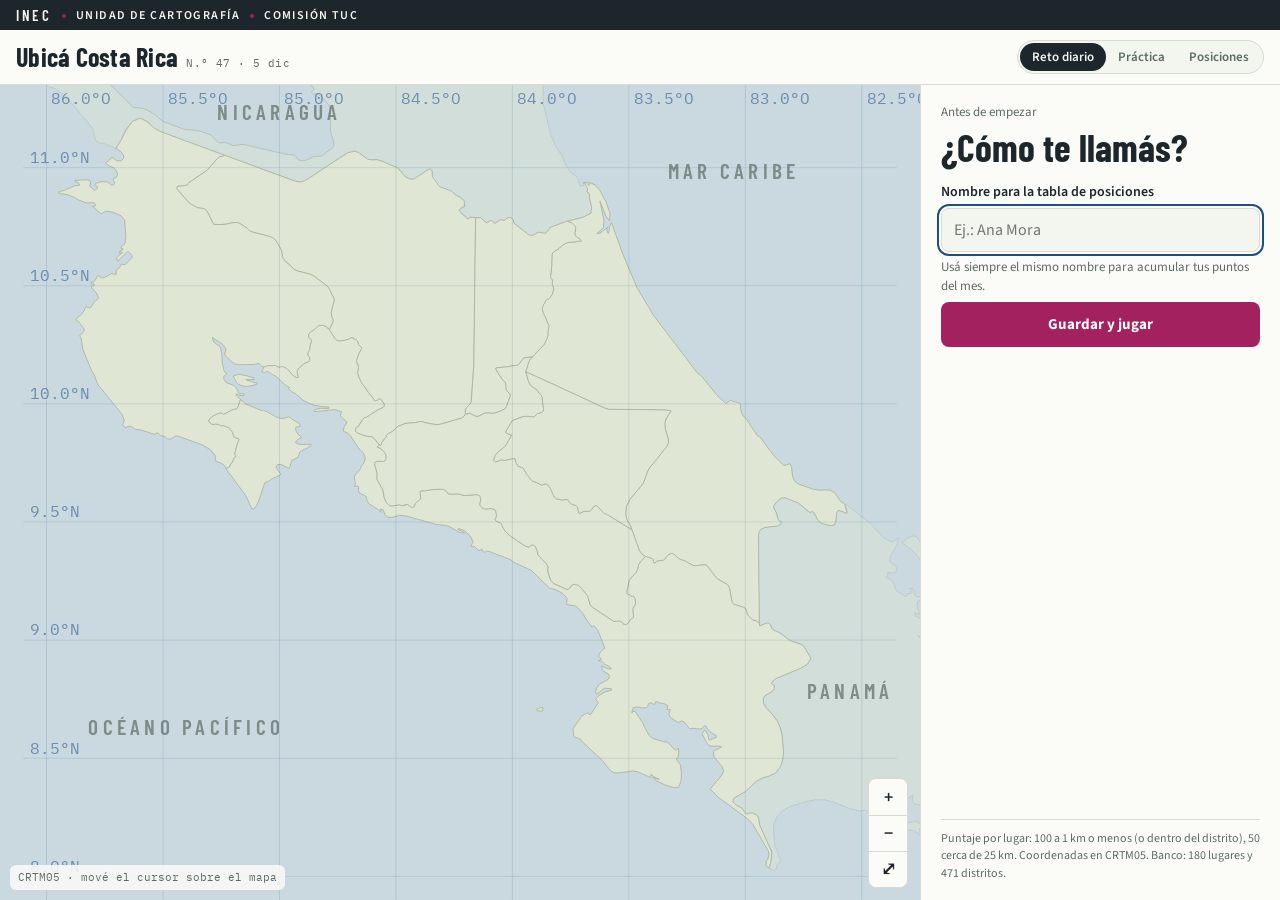
==== commit 86ca2a2a: "Add files via upload" ====
--- a/index.html
+++ b/index.html
@@ -3,8 +3,8 @@
 <head>
 <meta charset="utf-8">
 <meta name="viewport" content="width=device-width, initial-scale=1, viewport-fit=cover">
-<title>Ubicá Costa Rica</title>
-<meta name="description" content="Juego diario de geografía de Costa Rica: ubicá 10 lugares en el mapa.">
+<title>Ubicá Costa Rica · INEC</title>
+<meta name="description" content="Juego diario de geografía de Costa Rica: ubicá 15 lugares en el mapa.">
 <link rel="preconnect" href="https://fonts.googleapis.com">
 <link rel="stylesheet" href="https://fonts.googleapis.com/css2?family=Barlow+Condensed:wght@500;600;700&family=Source+Sans+3:wght@400;600;700&family=IBM+Plex+Mono:wght@400;500&display=swap">
 <style>
@@ -35,7 +35,7 @@
   --good:#6cc28d; --mid:#e0b04f; --bad:#ec7b6b; color-scheme:dark}
 html,body{height:100%}
 body{background:var(--paper);color:var(--ink);font-family:var(--f-body);font-size:15px;line-height:1.45}
-.app{height:100%;display:grid;grid-template-rows:auto 1fr;}
+.app{height:100%;display:grid;grid-template-rows:auto auto 1fr;}
 header{display:flex;align-items:center;gap:12px;flex-wrap:wrap;padding-block:10px;padding-left:max(16px,env(safe-area-inset-left,0px));padding-right:max(16px,env(safe-area-inset-right,0px));border-bottom:1px solid var(--rule);background:var(--panel)}
 .brand{font-family:var(--f-display);font-weight:700;font-size:26px;letter-spacing:.01em;line-height:1;display:flex;align-items:baseline;gap:8px}
 .brand small{font-family:var(--f-mono);font-size:11px;font-weight:400;color:var(--muted);letter-spacing:.04em}
@@ -106,6 +106,11 @@
 @media (prefers-reduced-motion:no-preference){.drop{animation:drop .25s ease-out}@keyframes drop{from{opacity:0}to{opacity:1}}}
 
 .tag.d4{color:var(--accent);border-color:currentColor}
+.tag.d5{color:var(--truth);border-color:currentColor}
+.inst{display:flex;flex-wrap:wrap;gap:4px 0;align-items:center;background:var(--ink);color:var(--paper);font:600 12px var(--f-body);letter-spacing:.12em;text-transform:uppercase;padding-block:6px;padding-left:max(16px,env(safe-area-inset-left,0px));padding-right:max(16px,env(safe-area-inset-right,0px))}
+.inst span+span::before{content:"";display:inline-block;width:4px;height:4px;border-radius:50%;background:var(--accent);margin:0 10px;vertical-align:middle}
+.inst span:first-child{font-family:var(--f-display);font-size:15px;letter-spacing:.18em}
+.distpoly{fill:var(--truth);fill-opacity:.18;stroke:var(--truth);stroke-width:2;vector-effect:non-scaling-stroke;stroke-linejoin:round}
 .pips{flex-wrap:wrap}
 .pip{min-width:14px}
 .who{display:flex;align-items:center;gap:6px;font-size:13px;color:var(--muted)}
@@ -129,6 +134,7 @@
 </head>
 <body>
 <div class="app">
+  <div class="inst"><span>INEC</span><span>Unidad de Cartografía</span><span>Comisión TUC</span></div>
   <header>
     <div class="brand">Ubicá Costa Rica <small id="dayLabel"></small></div>
     <div class="who" id="who"></div>
@@ -157,14 +163,20 @@
 // Pegá aquí la URL de la aplicación web de Apps Script (termina en /exec).
 // Si queda vacía, el juego funciona pero sin tabla de posiciones.
 const SCRIPT_URL = "https://script.google.com/macros/s/AKfycbwusm0u5WWvsfJwF9Otw8pIeD2G5mQV4AgSGdEzGOWmYIdGEVSxD0anf7SA8I0VQtjPcA/exec";
-// Nivel de cada una de las 10 rondas del reto diario (1 Fácil, 2 Media, 3 Difícil, 4 Poblado).
-const RONDAS = [1,1,1,2,2,2,3,3,4,4];
+// Composición de las 15 rondas del reto diario:
+//   1 Fácil · 2 Media · 3 Difícil · 4 Poblado · "PN" Parque nacional · "D" Distrito
+const RONDAS = [1,1,1,2,2,2,"PN","PN",3,3,"D","D","D",4,4];
+// Capa de distritos (GeoJSON en WGS84) y nombres de sus campos.
+// Para usar la capa oficial del INEC, exportala desde QGIS y ajustá estos nombres (ver LEEME.md).
+const ARCHIVO_DISTRITOS = "distritos.geojson";
+const CAMPOS = { provincia: "provincia", canton: "canton", distrito: "distrito" };
 // Primer día del reto (año, mes-1, día): sirve para numerar los retos.
 const INICIO = new Date(2026, 9, 20);
 // =====================================================
 
-const PLACES = window.PLACES, GEO = window.GEO, NR = RONDAS.length, MAXP = NR*100;
-const DIFF=['','Fácil','Media','Difícil','Poblado'];
+const PLACES = window.PLACES.slice(), GEO = window.GEO, NR = RONDAS.length, MAXP = NR*100;
+const DIFF=['','Fácil','Media','Difícil','Poblado','Distrito'];
+let NDIST=0, distOK=false;
 
 // ---------- proyección de pantalla ----------
 const K=100, LON0=-86.1, LAT0=11.35, CX=Math.cos(9.6*Math.PI/180);
@@ -241,7 +253,9 @@
 function drawMarks(){gM.innerHTML='';if(!state)return;const r=view.w*0.009,fs=view.w*0.022;
   const items=state.phase==='summary'?state.results:(state.phase==='reveal'?[state.results[state.results.length-1]]:[]);
   items.forEach(res=>{const g=P(res.guess[1],res.guess[0]),t=P(res.place[4],res.place[3]);
-    el('line',{x1:g[0],y1:g[1],x2:t[0],y2:t[1],class:'link'},gM);
+    if(res.place[7]){el('path',{d:ringsD(res.place[7]),class:'distpoly'},gM);
+      if(!res.inside){const q=P(res.near[1],res.near[0]);el('line',{x1:g[0],y1:g[1],x2:q[0],y2:q[1],class:'link'},gM);}}
+    else el('line',{x1:g[0],y1:g[1],x2:t[0],y2:t[1],class:'link'},gM);
     el('circle',{cx:g[0],cy:g[1],r,class:'guess'},gM);el('circle',{cx:t[0],cy:t[1],r:r*1.1,class:'truth drop'},gM);
     if(state.phase==='reveal')el('text',{x:t[0]+r*1.6,y:t[1]+fs*.35,class:'mlabel','font-size':fs,'stroke-width':fs*.25},gM).textContent=res.place[0];});
   if(state.phase==='ask'&&state.pending){const g=P(state.pending[1],state.pending[0]);
@@ -254,22 +268,61 @@
 const now=new Date(),FECHA=`${now.getFullYear()}-${pad(now.getMonth()+1)}-${pad(now.getDate())}`;
 const YMD=Number(FECHA.replace(/-/g,''));
 const dayNo=Math.floor((new Date(now.getFullYear(),now.getMonth(),now.getDate())-INICIO)/864e5)+1;
-const KEY='ubica-cr-'+FECHA;
+const KEY='ubica-cr-v2-'+FECHA;
 let jugador=ls.get('ubica-cr-jugador')||'';
 
 // ---------- selección determinística del reto ----------
 function rng(seed){return function(){seed|=0;seed=seed+0x6D2B79F5|0;let t=Math.imul(seed^seed>>>15,1|seed);t=t+Math.imul(t^t>>>7,61|t)^t;return((t^t>>>14)>>>0)/4294967296;};}
 function hashSeed(n){let h=2166136261;for(const c of String(n)){h=Math.imul(h^c.charCodeAt(0),16777619);}return h>>>0;}
+function fitsToken(p,d){if(!d)return true;if(d==='PN')return p[1]==='Parque nacional';if(d==='D')return p[2]===5;return p[2]===d&&p[1]!=='Parque nacional';}
 function pickRounds(seed,mix){const r=rng(hashSeed(seed));for(let k=0;k<5;k++)r();const used=new Set(),out=[];
-  for(const d of mix){let pool=PLACES.map((p,i)=>i).filter(i=>!used.has(i)&&(!d||PLACES[i][2]===d));
+  for(let d of mix){if(d==='D'&&!distOK)d=3;
+    let pool=PLACES.map((p,i)=>i).filter(i=>!used.has(i)&&fitsToken(PLACES[i],d));
     if(!pool.length)pool=PLACES.map((p,i)=>i).filter(i=>!used.has(i));
-    const cats=new Set(out.map(i=>PLACES[i][1]));const fresh=pool.filter(i=>!cats.has(PLACES[i][1]));if(fresh.length&&d!==4)pool=fresh;
+    const cats=new Set(out.map(i=>PLACES[i][1]));const fresh=pool.filter(i=>!cats.has(PLACES[i][1]));if(fresh.length&&typeof d==='number'&&d<4)pool=fresh;
     const i=pool[Math.floor(r()*pool.length)];used.add(i);out.push(i);}
   return out;}
 
 // ---------- estado ----------
 let state=null;
-function makeResult(i,guess){const p=PLACES[i],km=hav(guess,[p[3],p[4]]);return{i,place:p,guess,km,pts:scoreFor(km)};}
+function makeResult(i,guess){const p=PLACES[i];
+  if(p[7]){const inside=inGeom(guess,p[7]);const nr=inside?null:nearestOnGeom(guess,p[7]);const km=inside?0:hav(guess,nr);
+    return{i,place:p,guess,km,pts:inside?100:scoreFor(km),inside,near:nr};}
+  const km=hav(guess,[p[3],p[4]]);return{i,place:p,guess,km,pts:scoreFor(km)};}
+
+// ---------- geometría de distritos ----------
+function polysOf(g){return g.type==='Polygon'?[g.coordinates]:g.coordinates;}
+function inRing(pt,ring){const x=pt[1],y=pt[0];let c=false;for(let i=0,j=ring.length-1;i<ring.length;j=i++){const [xi,yi]=ring[i],[xj,yj]=ring[j];
+  if((yi>y)!==(yj>y)&&x<(xj-xi)*(y-yi)/(yj-yi)+xi)c=!c;}return c;}
+function inGeom(pt,g){return polysOf(g).some(poly=>inRing(pt,poly[0])&&!poly.slice(1).some(h=>inRing(pt,h)));}
+function nearestOnGeom(pt,g){const kx=Math.cos(pt[0]*Math.PI/180);let best=null,bd=Infinity;
+  for(const poly of polysOf(g))for(const ring of poly)for(let i=1;i<ring.length;i++){
+    const ax=ring[i-1][0]*kx,ay=ring[i-1][1],bx=ring[i][0]*kx,by=ring[i][1],px=pt[1]*kx,py=pt[0];
+    const dx=bx-ax,dy=by-ay,L=dx*dx+dy*dy;let u=L?((px-ax)*dx+(py-ay)*dy)/L:0;u=Math.max(0,Math.min(1,u));
+    const qx=ax+u*dx,qy=ay+u*dy,d=(qx-px)**2+(qy-py)**2;if(d<bd){bd=d;best=[qy,qx/kx];}}
+  return best;}
+function ringArea(r){let a=0;for(let i=1;i<r.length;i++)a+=r[i-1][0]*r[i][1]-r[i][0]*r[i-1][1];return Math.abs(a)/2;}
+function areaKm2(g){let a=0;for(const poly of polysOf(g)){const lat=poly[0][0][1]*Math.PI/180;const f=111.32*Math.cos(lat)*110.57;
+  a+=ringArea(poly[0])*f;for(const h of poly.slice(1))a-=ringArea(h)*f;}return a;}
+// Punto representativo: el centro del tramo interior más ancho, buscado en varias líneas horizontales del polígono mayor
+function repPoint(g){const poly=polysOf(g).reduce((a,b)=>ringArea(b[0])>ringArea(a[0])?b:a);
+  let y0=Infinity,y1=-Infinity;for(const [,y] of poly[0]){y0=Math.min(y0,y);y1=Math.max(y1,y);}
+  let best=null,bw=-1;
+  for(const f of [.5,.4,.6,.3,.7,.45,.55,.2,.8]){const y=y0+(y1-y0)*f,xs=[];
+    for(const ring of poly)for(let i=1;i<ring.length;i++){const [xa,ya]=ring[i-1],[xb,yb]=ring[i];if((ya>y)!==(yb>y))xs.push(xa+(y-ya)*(xb-xa)/(yb-ya));}
+    xs.sort((a,b)=>a-b);for(let k=0;k+1<xs.length;k+=2){const w=xs[k+1]-xs[k];if(w>bw){bw=w;best=[y,(xs[k]+xs[k+1])/2];}}}
+  return best||[poly[0][0][1],poly[0][0][0]];}
+async function loadDistritos(){
+  try{const res=await fetch(ARCHIVO_DISTRITOS);if(!res.ok)throw new Error(res.status);const fc=await res.json();
+    const feats=fc.features.filter(f=>f.geometry&&/Polygon/.test(f.geometry.type));
+    const porCanton={};feats.forEach(f=>{const k=f.properties[CAMPOS.provincia]+'|'+f.properties[CAMPOS.canton];porCanton[k]=(porCanton[k]||0)+1;});
+    feats.forEach(f=>{const pr=f.properties,g=f.geometry,[lat,lon]=repPoint(g);
+      const a=areaKm2(g),n=porCanton[pr[CAMPOS.provincia]+'|'+pr[CAMPOS.canton]];
+      const dato=`Mide cerca de ${a<10?a.toFixed(1):Math.round(a)} km². El cantón de ${pr[CAMPOS.canton]} tiene ${n} distrito${n===1?'':'s'}.`;
+      PLACES.push([`Distrito ${pr[CAMPOS.distrito]}`,'Distrito',5,lat,lon,`${pr[CAMPOS.canton]}, ${pr[CAMPOS.provincia]}`,dato,g]);});
+    NDIST=feats.length;distOK=NDIST>0;
+  }catch(e){distOK=false;console.warn('No se cargó la capa de distritos:',e);}
+}
 function saveLocal(){if(state.mode!=='daily')return;ls.set(KEY,JSON.stringify({results:state.results.map(r=>({i:r.i,guess:r.guess})),sent:state.sent||false}));}
 function setModeButtons(m){[['mDaily','daily'],['mPractice','practice'],['mBoard','board']].forEach(([id,v])=>document.getElementById(id).setAttribute('aria-pressed',m===v));}
 function renderWho(){document.getElementById('who').innerHTML=jugador?`Jugador: <b>${esc(jugador)}</b> <button class="linkbtn" id="chName">cambiar</button>`:'';
@@ -289,10 +342,11 @@
   render();
   if(state.phase==='summary'&&daily&&!state.sent)submit();
 }
-function fitAll(){fitTo(state.results.flatMap(r=>[P(r.guess[1],r.guess[0]),P(r.place[4],r.place[3])]));}
+function fitAll(){fitTo(state.results.flatMap(resPts));}
 function onMapTap(cx,cy){if(!state||state.phase!=='ask')return;const s=toSvg(cx,cy),[lon,lat]=IP(s.x,s.y);state.pending=[lat,lon];drawMarks();render();}
 function confirmGuess(){const i=state.rounds[state.results.length];const res=makeResult(i,state.pending);state.results.push(res);state.pending=null;state.phase='reveal';saveLocal();
-  fitTo([P(res.guess[1],res.guess[0]),P(res.place[4],res.place[3])]);render();}
+  fitTo(resPts(res));render();}
+function resPts(r){const pts=[P(r.guess[1],r.guess[0]),P(r.place[4],r.place[3])];if(r.place[7])polysOf(r.place[7]).forEach(poly=>poly[0].forEach(c=>pts.push(P(c[0],c[1]))));return pts;}
 function next(){if(state.results.length>=NR){state.phase='summary';fitAll();render();if(state.mode==='daily')submit();}else{state.phase='ask';setView(FULL);render();}}
 const total=()=>state.results.reduce((a,r)=>a+r.pts,0);
 function shareText(){return `Ubicá Costa Rica ${state.mode==='daily'?'N.º '+dayNo:'(práctica)'}\n${state.results.map(r=>sq(r.pts)).join('')}  ${total()}/${MAXP}`;}
@@ -325,7 +379,7 @@
 
 // ---------- panel ----------
 function pipsHTML(){return `<div class="pips">${RONDAS.map((_,k)=>{const r=state.results[k];const cur=k===state.results.length&&state.phase==='ask';return `<span class="pip ${r?band(r.pts):cur?'on':''}"></span>`;}).join('')}</div>`;}
-function foot(){return `<div class="foot">Puntaje por lugar: 100 a 1 km o menos, 50 cerca de 25 km. Coordenadas en CRTM05. ${PLACES.length} lugares en el banco; coordenadas aproximadas.</div>`;}
+function foot(){return `<div class="foot">Puntaje por lugar: 100 a 1 km o menos (o dentro del distrito), 50 cerca de 25 km. Coordenadas en CRTM05. Banco: ${PLACES.length-NDIST} lugares y ${NDIST} distritos.</div>`;}
 function statusHTML(){if(state.mode!=='daily')return '';
   const m={'':'', sending:'<div class="status">Enviando tu puntaje…</div>', ok:'<div class="status ok">Puntaje registrado en la tabla de posiciones.</div>',
     dup:'<div class="status ok">Ya habías registrado el reto de hoy.</div>', nocfg:'<div class="status">La tabla de posiciones no está configurada; el puntaje queda solo en este navegador.</div>',
@@ -362,13 +416,13 @@
   if(state.phase==='ask'){const p=PLACES[state.rounds[n]];
     pn.innerHTML=`${head}<div class="ask"><span class="lead">Tocá el mapa donde está</span><h2>${esc(p[0])}</h2>
       <div class="tags">${p[1]===DIFF[p[2]]?'':`<span class="tag">${esc(p[1])}</span>`}<span class="tag d${p[2]}">${DIFF[p[2]]}</span></div>
-      <div class="ctx">${p[1]==='Distrito'?'Marcá el centro del distrito · ':''}${esc(p[5])}</div></div>
+      <div class="ctx">${p[7]?'Marcá cualquier punto dentro del distrito · ':''}${esc(p[5])}</div></div>
       <button class="btn" id="bOk" ${state.pending?'':'disabled'}>${state.pending?'Confirmar ubicación':'Tocá el mapa para marcar'}</button>
       <p class="hint">Arrastrá para mover, rueda o pellizco para acercar. Podés cambiar la marca antes de confirmar.</p>${foot()}`;
     document.getElementById('bOk').onclick=confirmGuess;}
   else if(state.phase==='reveal'){const r=state.results[n-1],p=r.place;const g=crtm05(r.guess[0],r.guess[1]),t=crtm05(p[3],p[4]);
     pn.innerHTML=`${head}<div class="ask"><span class="lead">${esc(p[1])} · ${esc(p[5])}</span><h2>${esc(p[0])}</h2></div>
-      <div class="result"><div class="big"><span class="pts" style="color:var(--${{g:'good',m:'mid',b:'bad'}[band(r.pts)]})">+${r.pts}</span><span class="km">a ${kmTxt(r.km)} km</span></div>
+      <div class="result"><div class="big"><span class="pts" style="color:var(--${{g:'good',m:'mid',b:'bad'}[band(r.pts)]})">+${r.pts}</span><span class="km">${r.inside?'¡Dentro del distrito!':(p[7]?`a ${kmTxt(r.km)} km del límite`:`a ${kmTxt(r.km)} km`)}</span></div>
       <p class="fact">${esc(p[6])}</p>
       <div class="crtm"><b class="k1">Tu marca</b><span>E ${fmt(g[0])} · N ${fmt(g[1])}</span><b class="k2">Real</b><span>E ${fmt(t[0])} · N ${fmt(t[1])}</span></div></div>
       <button class="btn" id="bNext">${n>=NR?'Ver resultado':'Siguiente lugar'}</button>${foot()}`;
@@ -391,7 +445,8 @@
 document.getElementById('mDaily').onclick=()=>start('daily');
 document.getElementById('mPractice').onclick=()=>start('practice');
 document.getElementById('mBoard').onclick=openBoard;
-start('daily');
+document.getElementById('panel').innerHTML='<p class="hint">Cargando mapa de distritos…</p>';
+loadDistritos().then(()=>start('daily'));
 </script>
 </body>
 </html>
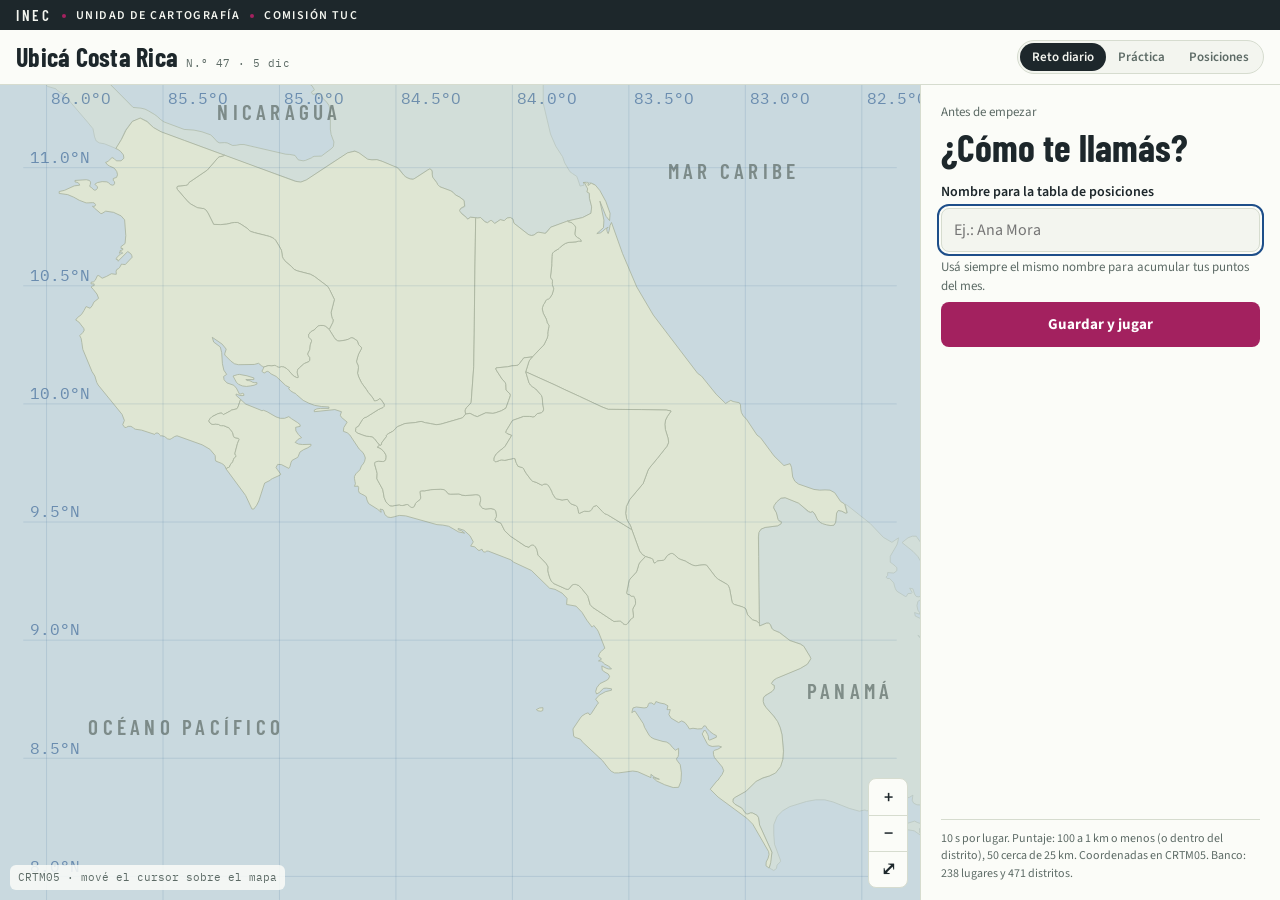
==== commit bfc0f8aa: "Add files via upload" ====
--- a/index.html
+++ b/index.html
@@ -4,7 +4,7 @@
 <meta charset="utf-8">
 <meta name="viewport" content="width=device-width, initial-scale=1, viewport-fit=cover">
 <title>Ubicá Costa Rica · INEC</title>
-<meta name="description" content="Juego diario de geografía de Costa Rica: ubicá 15 lugares en el mapa.">
+<meta name="description" content="Juego diario de geografía de Costa Rica: ubicá 20 lugares en el mapa.">
 <link rel="preconnect" href="https://fonts.googleapis.com">
 <link rel="stylesheet" href="https://fonts.googleapis.com/css2?family=Barlow+Condensed:wght@500;600;700&family=Source+Sans+3:wght@400;600;700&family=IBM+Plex+Mono:wght@400;500&display=swap">
 <style>
@@ -106,7 +106,17 @@
 @media (prefers-reduced-motion:no-preference){.drop{animation:drop .25s ease-out}@keyframes drop{from{opacity:0}to{opacity:1}}}
 
 .tag.d4{color:var(--accent);border-color:currentColor}
-.tag.d5{color:var(--truth);border-color:currentColor}
+.tag.d5{color:var(--bad);border-color:currentColor}
+.tag.d6{color:var(--truth);border-color:currentColor}
+.timer{display:flex;align-items:center;gap:10px}
+.timer .track{flex:1;height:8px;border-radius:4px;background:var(--rule);overflow:hidden}
+.timer .fill{display:block;height:100%;width:100%;background:var(--good);transform-origin:left center}
+.timer .secs{font:600 15px var(--f-mono);font-variant-numeric:tabular-nums;min-width:4.2em;text-align:right}
+.timer.warn .fill{background:var(--mid)}.timer.urgent .fill{background:var(--bad)}.timer.urgent .secs{color:var(--bad)}
+.mtimer{position:absolute;left:0;right:0;top:0;height:5px;background:color-mix(in srgb,var(--rule) 70%,transparent);pointer-events:none}
+.mtimer span{display:block;height:100%;width:100%;background:var(--good);transform-origin:left center}
+.mtimer.warn span{background:var(--mid)}.mtimer.urgent span{background:var(--bad)}
+.out{color:var(--bad)}
 .inst{display:flex;flex-wrap:wrap;gap:4px 0;align-items:center;background:var(--ink);color:var(--paper);font:600 12px var(--f-body);letter-spacing:.12em;text-transform:uppercase;padding-block:6px;padding-left:max(16px,env(safe-area-inset-left,0px));padding-right:max(16px,env(safe-area-inset-right,0px))}
 .inst span+span::before{content:"";display:inline-block;width:4px;height:4px;border-radius:50%;background:var(--accent);margin:0 10px;vertical-align:middle}
 .inst span:first-child{font-family:var(--f-display);font-size:15px;letter-spacing:.18em}
@@ -130,6 +140,7 @@
 .status{font-size:13px;padding:8px 10px;border-radius:6px;background:var(--paper);border:1px solid var(--rule)}
 .status.ok{border-color:var(--good);color:var(--good)}.status.err{border-color:var(--bad);color:var(--bad)}
 @media (max-width:820px){.who{display:none}}
+@media (max-width:480px){.inst{font-size:10px;letter-spacing:.05em}.inst span:first-child{font-size:13px;letter-spacing:.1em}.inst span+span::before{margin:0 6px}}
 </style>
 </head>
 <body>
@@ -149,6 +160,7 @@
       <svg id="map" xmlns="http://www.w3.org/2000/svg" preserveAspectRatio="xMidYMid meet" role="img" aria-label="Mapa de Costa Rica sin nombres">
         <g id="gBase"></g><g id="gGrat"></g><g id="gMarks"></g>
       </svg>
+      <div class="mtimer" id="mTimer" hidden><span id="mBar"></span></div>
       <div class="coords" id="coords">CRTM05 · mové el cursor sobre el mapa</div>
       <div class="zoom"><button id="zIn" aria-label="Acercar">+</button><button id="zOut" aria-label="Alejar">−</button><button id="zReset" aria-label="Ver todo el país">⤢</button></div>
     </div>
@@ -163,9 +175,15 @@
 // Pegá aquí la URL de la aplicación web de Apps Script (termina en /exec).
 // Si queda vacía, el juego funciona pero sin tabla de posiciones.
 const SCRIPT_URL = "https://script.google.com/macros/s/AKfycbwusm0u5WWvsfJwF9Otw8pIeD2G5mQV4AgSGdEzGOWmYIdGEVSxD0anf7SA8I0VQtjPcA/exec";
-// Composición de las 15 rondas del reto diario:
-//   1 Fácil · 2 Media · 3 Difícil · 4 Poblado · "PN" Parque nacional · "D" Distrito
-const RONDAS = [1,1,1,2,2,2,"PN","PN",3,3,"D","D","D",4,4];
+// Composición de las 20 rondas del reto diario, de menor a mayor dificultad:
+//   1 Fácil · 2 Media · 3 Difícil · 4 Poblado · 5 Experto (poblado alejado)
+//   "PN" Parque nacional · "D" Distrito · "D+" Distrito pequeño (menos de 20 km²)
+const RONDAS = [1,1,1, 2,2,2,2, "PN","PN",3, 3,"D","D", 4,4, "D+",5,5,"D+",5];
+// Segundos para marcar cada lugar. Si se acaba el tiempo sin marca, el lugar vale 0.
+// Si hay una marca puesta sin confirmar, se toma esa marca.
+const TIEMPO = 10;
+// Práctica: siempre los mismos 5 lugares (nombres exactos de lugares.js).
+const PRACTICA = ["Volcán Irazú","Puerto Limón","Playa Tamarindo","PN Corcovado, estación Sirena","San Gerardo de Dota"];
 // Capa de distritos (GeoJSON en WGS84) y nombres de sus campos.
 // Para usar la capa oficial del INEC, exportala desde QGIS y ajustá estos nombres (ver LEEME.md).
 const ARCHIVO_DISTRITOS = "distritos.geojson";
@@ -174,8 +192,9 @@
 const INICIO = new Date(2026, 9, 20);
 // =====================================================
 
-const PLACES = window.PLACES.slice(), GEO = window.GEO, NR = RONDAS.length, MAXP = NR*100;
-const DIFF=['','Fácil','Media','Difícil','Poblado','Distrito'];
+const PLACES = window.PLACES.slice(), GEO = window.GEO;
+const NR = ()=>state.rounds.length, MAXP = ()=>state.rounds.length*100;
+const DIFF=['','Fácil','Media','Difícil','Poblado','Experto','Distrito'];
 let NDIST=0, distOK=false;
 
 // ---------- proyección de pantalla ----------
@@ -252,11 +271,12 @@
 // ---------- marcas ----------
 function drawMarks(){gM.innerHTML='';if(!state)return;const r=view.w*0.009,fs=view.w*0.022;
   const items=state.phase==='summary'?state.results:(state.phase==='reveal'?[state.results[state.results.length-1]]:[]);
-  items.forEach(res=>{const g=P(res.guess[1],res.guess[0]),t=P(res.place[4],res.place[3]);
-    if(res.place[7]){el('path',{d:ringsD(res.place[7]),class:'distpoly'},gM);
-      if(!res.inside){const q=P(res.near[1],res.near[0]);el('line',{x1:g[0],y1:g[1],x2:q[0],y2:q[1],class:'link'},gM);}}
-    else el('line',{x1:g[0],y1:g[1],x2:t[0],y2:t[1],class:'link'},gM);
-    el('circle',{cx:g[0],cy:g[1],r,class:'guess'},gM);el('circle',{cx:t[0],cy:t[1],r:r*1.1,class:'truth drop'},gM);
+  items.forEach(res=>{const t=P(res.place[4],res.place[3]),g=res.guess?P(res.guess[1],res.guess[0]):null;
+    if(res.place[7])el('path',{d:ringsD(res.place[7]),class:'distpoly'},gM);
+    if(g){if(res.place[7]){if(!res.inside){const q=P(res.near[1],res.near[0]);el('line',{x1:g[0],y1:g[1],x2:q[0],y2:q[1],class:'link'},gM);}}
+      else el('line',{x1:g[0],y1:g[1],x2:t[0],y2:t[1],class:'link'},gM);
+      el('circle',{cx:g[0],cy:g[1],r,class:'guess'},gM);}
+    el('circle',{cx:t[0],cy:t[1],r:r*1.1,class:'truth drop'},gM);
     if(state.phase==='reveal')el('text',{x:t[0]+r*1.6,y:t[1]+fs*.35,class:'mlabel','font-size':fs,'stroke-width':fs*.25},gM).textContent=res.place[0];});
   if(state.phase==='ask'&&state.pending){const g=P(state.pending[1],state.pending[0]);
     el('circle',{cx:g[0],cy:g[1],r:r*2.2,fill:'none',stroke:'var(--accent)','stroke-width':2,'vector-effect':'non-scaling-stroke'},gM);
@@ -268,16 +288,17 @@
 const now=new Date(),FECHA=`${now.getFullYear()}-${pad(now.getMonth()+1)}-${pad(now.getDate())}`;
 const YMD=Number(FECHA.replace(/-/g,''));
 const dayNo=Math.floor((new Date(now.getFullYear(),now.getMonth(),now.getDate())-INICIO)/864e5)+1;
-const KEY='ubica-cr-v2-'+FECHA;
+const KEY='ubica-cr-v3-'+FECHA;
 let jugador=ls.get('ubica-cr-jugador')||'';
 
 // ---------- selección determinística del reto ----------
 function rng(seed){return function(){seed|=0;seed=seed+0x6D2B79F5|0;let t=Math.imul(seed^seed>>>15,1|seed);t=t+Math.imul(t^t>>>7,61|t)^t;return((t^t>>>14)>>>0)/4294967296;};}
 function hashSeed(n){let h=2166136261;for(const c of String(n)){h=Math.imul(h^c.charCodeAt(0),16777619);}return h>>>0;}
-function fitsToken(p,d){if(!d)return true;if(d==='PN')return p[1]==='Parque nacional';if(d==='D')return p[2]===5;return p[2]===d&&p[1]!=='Parque nacional';}
+function fitsToken(p,d){if(!d)return true;if(d==='PN')return p[1]==='Parque nacional';if(d==='D')return p[2]===6;if(d==='D+')return p[2]===6&&p[8]<20;return p[2]===d&&p[1]!=='Parque nacional';}
 function pickRounds(seed,mix){const r=rng(hashSeed(seed));for(let k=0;k<5;k++)r();const used=new Set(),out=[];
-  for(let d of mix){if(d==='D'&&!distOK)d=3;
+  for(let d of mix){if((d==='D'||d==='D+')&&!distOK)d=3;
     let pool=PLACES.map((p,i)=>i).filter(i=>!used.has(i)&&fitsToken(PLACES[i],d));
+    if(!pool.length&&d==='D+')pool=PLACES.map((p,i)=>i).filter(i=>!used.has(i)&&fitsToken(PLACES[i],'D'));
     if(!pool.length)pool=PLACES.map((p,i)=>i).filter(i=>!used.has(i));
     const cats=new Set(out.map(i=>PLACES[i][1]));const fresh=pool.filter(i=>!cats.has(PLACES[i][1]));if(fresh.length&&typeof d==='number'&&d<4)pool=fresh;
     const i=pool[Math.floor(r()*pool.length)];used.add(i);out.push(i);}
@@ -286,6 +307,7 @@
 // ---------- estado ----------
 let state=null;
 function makeResult(i,guess){const p=PLACES[i];
+  if(!guess)return{i,place:p,guess:null,km:null,pts:0,timeout:true};
   if(p[7]){const inside=inGeom(guess,p[7]);const nr=inside?null:nearestOnGeom(guess,p[7]);const km=inside?0:hav(guess,nr);
     return{i,place:p,guess,km,pts:inside?100:scoreFor(km),inside,near:nr};}
   const km=hav(guess,[p[3],p[4]]);return{i,place:p,guess,km,pts:scoreFor(km)};}
@@ -319,37 +341,56 @@
     feats.forEach(f=>{const pr=f.properties,g=f.geometry,[lat,lon]=repPoint(g);
       const a=areaKm2(g),n=porCanton[pr[CAMPOS.provincia]+'|'+pr[CAMPOS.canton]];
       const dato=`Mide cerca de ${a<10?a.toFixed(1):Math.round(a)} km². El cantón de ${pr[CAMPOS.canton]} tiene ${n} distrito${n===1?'':'s'}.`;
-      PLACES.push([`Distrito ${pr[CAMPOS.distrito]}`,'Distrito',5,lat,lon,`${pr[CAMPOS.canton]}, ${pr[CAMPOS.provincia]}`,dato,g]);});
+      PLACES.push([`Distrito ${pr[CAMPOS.distrito]}`,'Distrito',6,lat,lon,`${pr[CAMPOS.canton]}, ${pr[CAMPOS.provincia]}`,dato,g,a]);});
     NDIST=feats.length;distOK=NDIST>0;
   }catch(e){distOK=false;console.warn('No se cargó la capa de distritos:',e);}
 }
-function saveLocal(){if(state.mode!=='daily')return;ls.set(KEY,JSON.stringify({results:state.results.map(r=>({i:r.i,guess:r.guess})),sent:state.sent||false}));}
+function saveLocal(){if(state.mode!=='daily')return;ls.set(KEY,JSON.stringify({results:state.results.map(r=>({i:r.i,guess:r.guess})),sent:state.sent||false,cur:state.cur??null}));}
 function setModeButtons(m){[['mDaily','daily'],['mPractice','practice'],['mBoard','board']].forEach(([id,v])=>document.getElementById(id).setAttribute('aria-pressed',m===v));}
-function renderWho(){document.getElementById('who').innerHTML=jugador?`Jugador: <b>${esc(jugador)}</b> <button class="linkbtn" id="chName">cambiar</button>`:'';
+function renderWho(){document.getElementById('who').innerHTML=jugador?`Jugador: <b>${esc(jugador)}</b>${state&&state.phase==='ask'?'':' <button class="linkbtn" id="chName">cambiar</button>'}`:'';
   const b=document.getElementById('chName');if(b)b.onclick=()=>askName(true);}
 
+function practiceRounds(){return PRACTICA.map(n=>{const i=PLACES.findIndex(p=>p[0]===n);if(i<0)console.warn('Práctica: no existe el lugar',n);return i;}).filter(i=>i>=0);}
 function start(mode){
-  setModeButtons(mode);
+  stopTimer();setModeButtons(mode);
   const daily=mode==='daily';
-  const rounds=daily?pickRounds(YMD,RONDAS):pickRounds(Math.floor(Math.random()*1e9),RONDAS.map(()=>0));
-  state={mode,rounds,results:[],pending:null,phase:'ask',sent:false};
+  const rounds=daily?pickRounds(YMD,RONDAS):practiceRounds();
+  state={mode,rounds,results:[],pending:null,phase:'ask',sent:false,cur:null};
   if(daily){let s=null;try{s=JSON.parse(ls.get(KEY)||'null');}catch(e){}
-    if(s&&s.results){s.results.forEach(r=>{if(PLACES[r.i])state.results.push(makeResult(r.i,r.guess));});state.sent=!!s.sent;}
-    if(state.results.length>=NR)state.phase='summary';
+    if(s&&s.results){s.results.forEach(r=>{if(PLACES[r.i])state.results.push(makeResult(r.i,r.guess));});state.sent=!!s.sent;
+      // si la página se cerró o recargó durante una pregunta, esa pregunta cuenta como tiempo agotado
+      if(s.cur===state.results.length&&state.results.length<NR()){state.results.push(makeResult(rounds[s.cur],null));state.phase='reveal';saveLocal();}}
+    if(state.results.length>=NR())state.phase='summary';
     if(!jugador&&state.results.length===0)state.phase='name';}
-  document.getElementById('dayLabel').textContent=daily?`N.º ${dayNo} · ${now.toLocaleDateString('es-CR',{day:'numeric',month:'short'})}`:'práctica libre';
-  if(state.phase==='summary')fitAll();else setView(FULL);
+  document.getElementById('dayLabel').textContent=daily?`N.º ${dayNo} · ${now.toLocaleDateString('es-CR',{day:'numeric',month:'short'})}`:`práctica · ${rounds.length} lugares`;
+  if(state.phase==='summary')fitAll();else if(state.phase==='reveal')fitTo(resPts(state.results[state.results.length-1]));else setView(FULL);
   render();
+  if(state.phase==='ask')startTimer();
   if(state.phase==='summary'&&daily&&!state.sent)submit();
 }
+
+// ---------- cronómetro ----------
+let timer={id:null,deadline:0};
+function startTimer(){stopTimer();timer.deadline=Date.now()+TIEMPO*1000;
+  if(state.mode==='daily'){state.cur=state.results.length;saveLocal();}
+  document.getElementById('mTimer').hidden=false;timer.id=setInterval(tick,100);tick();}
+function stopTimer(){if(timer.id)clearInterval(timer.id);timer.id=null;const m=document.getElementById('mTimer');if(m)m.hidden=true;}
+function tick(){if(!timer.id)return;const left=Math.max(0,timer.deadline-Date.now()),f=left/(TIEMPO*1000),cls=f<=.3?'urgent':f<=.6?'warn':'';
+  const box=document.getElementById('tBox'),m=document.getElementById('mTimer');
+  if(box){box.className='timer '+cls;document.getElementById('tFill').style.transform=`scaleX(${f})`;document.getElementById('tSecs').textContent=(left/1000).toFixed(1)+' s';}
+  m.className='mtimer '+cls;document.getElementById('mBar').style.transform=`scaleX(${f})`;
+  if(left<=0){stopTimer();timeUp();}}
+function timeUp(){if(!state||state.phase!=='ask')return;
+  if(state.pending){confirmGuess();return;}
+  const res=makeResult(state.rounds[state.results.length],null);state.results.push(res);state.cur=null;state.phase='reveal';saveLocal();fitTo(resPts(res));render();}
 function fitAll(){fitTo(state.results.flatMap(resPts));}
 function onMapTap(cx,cy){if(!state||state.phase!=='ask')return;const s=toSvg(cx,cy),[lon,lat]=IP(s.x,s.y);state.pending=[lat,lon];drawMarks();render();}
-function confirmGuess(){const i=state.rounds[state.results.length];const res=makeResult(i,state.pending);state.results.push(res);state.pending=null;state.phase='reveal';saveLocal();
+function confirmGuess(){if(!state.pending||state.phase!=='ask')return;stopTimer();const i=state.rounds[state.results.length];const res=makeResult(i,state.pending);state.results.push(res);state.pending=null;state.cur=null;state.phase='reveal';saveLocal();
   fitTo(resPts(res));render();}
-function resPts(r){const pts=[P(r.guess[1],r.guess[0]),P(r.place[4],r.place[3])];if(r.place[7])polysOf(r.place[7]).forEach(poly=>poly[0].forEach(c=>pts.push(P(c[0],c[1]))));return pts;}
-function next(){if(state.results.length>=NR){state.phase='summary';fitAll();render();if(state.mode==='daily')submit();}else{state.phase='ask';setView(FULL);render();}}
+function resPts(r){const pts=[P(r.place[4],r.place[3])];if(r.guess)pts.push(P(r.guess[1],r.guess[0]));if(r.place[7])polysOf(r.place[7]).forEach(poly=>poly[0].forEach(c=>pts.push(P(c[0],c[1]))));return pts;}
+function next(){if(state.results.length>=NR()){state.phase='summary';fitAll();render();if(state.mode==='daily')submit();}else{state.phase='ask';setView(FULL);render();startTimer();}}
 const total=()=>state.results.reduce((a,r)=>a+r.pts,0);
-function shareText(){return `Ubicá Costa Rica ${state.mode==='daily'?'N.º '+dayNo:'(práctica)'}\n${state.results.map(r=>sq(r.pts)).join('')}  ${total()}/${MAXP}`;}
+function shareText(){return `Ubicá Costa Rica ${state.mode==='daily'?'N.º '+dayNo:'(práctica)'}\n${state.results.map(r=>r.timeout?'⬛':sq(r.pts)).join('')}  ${total()}/${MAXP()}`;}
 
 // ---------- tabla de posiciones (Google Sheets) ----------
 let sendStatus='';
@@ -358,7 +399,7 @@
   if(!jugador){sendStatus='noname';render();return;}
   sendStatus='sending';render();
   const body={accion:'guardar',fecha:FECHA,reto:dayNo,jugador,puntos:total(),
-    detalle:state.results.map(r=>`${r.place[0]}: ${kmTxt(r.km)} km, ${r.pts}`).join(' | ')};
+    detalle:state.results.map(r=>`${r.place[0]}: ${r.timeout?'sin respuesta':r.inside?'dentro':kmTxt(r.km)+' km'}, ${r.pts}`).join(' | ')};
   try{
     const res=await fetch(SCRIPT_URL,{method:'POST',headers:{'Content-Type':'text/plain;charset=utf-8'},body:JSON.stringify(body)});
     const j=await res.json();
@@ -369,17 +410,17 @@
 }
 let boardTab='hoy',boardData=null,boardErr='';
 async function openBoard(){
-  setModeButtons('board');state={...(state||{}),prev:state,phase:'board'};boardData=null;boardErr='';render();
+  stopTimer();setModeButtons('board');state={...(state||{}),prev:state,phase:'board'};boardData=null;boardErr='';render();
   if(!SCRIPT_URL){boardErr='La tabla de posiciones todavía no está configurada (falta SCRIPT_URL en index.html).';render();return;}
   try{const res=await fetch(`${SCRIPT_URL}?accion=tabla&fecha=${FECHA}`);boardData=await res.json();if(!boardData.ok)boardErr=boardData.mensaje||'Error al leer la hoja.';}
   catch(e){boardErr='No se pudo conectar con la hoja de posiciones.';}
   if(state.phase==='board')render();
 }
-function askName(change){state={...(state||{mode:'daily'}),prev:state,phase:'name',changing:!!change};render();}
+function askName(change){stopTimer();state={...(state||{mode:'daily'}),prev:state,phase:'name',changing:!!change};render();}
 
 // ---------- panel ----------
-function pipsHTML(){return `<div class="pips">${RONDAS.map((_,k)=>{const r=state.results[k];const cur=k===state.results.length&&state.phase==='ask';return `<span class="pip ${r?band(r.pts):cur?'on':''}"></span>`;}).join('')}</div>`;}
-function foot(){return `<div class="foot">Puntaje por lugar: 100 a 1 km o menos (o dentro del distrito), 50 cerca de 25 km. Coordenadas en CRTM05. Banco: ${PLACES.length-NDIST} lugares y ${NDIST} distritos.</div>`;}
+function pipsHTML(){return `<div class="pips">${state.rounds.map((_,k)=>{const r=state.results[k];const cur=k===state.results.length&&state.phase==='ask';return `<span class="pip ${r?band(r.pts):cur?'on':''}"></span>`;}).join('')}</div>`;}
+function foot(){return `<div class="foot">${TIEMPO} s por lugar. Puntaje: 100 a 1 km o menos (o dentro del distrito), 50 cerca de 25 km. Coordenadas en CRTM05. Banco: ${PLACES.length-NDIST} lugares y ${NDIST} distritos.</div>`;}
 function statusHTML(){if(state.mode!=='daily')return '';
   const m={'':'', sending:'<div class="status">Enviando tu puntaje…</div>', ok:'<div class="status ok">Puntaje registrado en la tabla de posiciones.</div>',
     dup:'<div class="status ok">Ya habías registrado el reto de hoy.</div>', nocfg:'<div class="status">La tabla de posiciones no está configurada; el puntaje queda solo en este navegador.</div>',
@@ -412,29 +453,30 @@
     document.getElementById('bBack').onclick=()=>start('daily');
     return;}
   const n=state.results.length;
-  const head=`${pipsHTML()}<div class="meta"><span>Lugar ${Math.min(n+(state.phase==='ask'?1:0),NR)} de ${NR}</span><span class="score">${total()} pts</span></div>`;
+  const head=`${pipsHTML()}<div class="meta"><span>Lugar ${Math.min(n+(state.phase==='ask'?1:0),NR())} de ${NR()}</span><span class="score">${total()} pts</span></div>`;
   if(state.phase==='ask'){const p=PLACES[state.rounds[n]];
-    pn.innerHTML=`${head}<div class="ask"><span class="lead">Tocá el mapa donde está</span><h2>${esc(p[0])}</h2>
+    pn.innerHTML=`${head}<div class="timer" id="tBox"><span class="track"><span class="fill" id="tFill"></span></span><span class="secs" id="tSecs">${TIEMPO.toFixed(1)} s</span></div>
+      <div class="ask"><span class="lead">Tocá el mapa donde está</span><h2>${esc(p[0])}</h2>
       <div class="tags">${p[1]===DIFF[p[2]]?'':`<span class="tag">${esc(p[1])}</span>`}<span class="tag d${p[2]}">${DIFF[p[2]]}</span></div>
       <div class="ctx">${p[7]?'Marcá cualquier punto dentro del distrito · ':''}${esc(p[5])}</div></div>
       <button class="btn" id="bOk" ${state.pending?'':'disabled'}>${state.pending?'Confirmar ubicación':'Tocá el mapa para marcar'}</button>
-      <p class="hint">Arrastrá para mover, rueda o pellizco para acercar. Podés cambiar la marca antes de confirmar.</p>${foot()}`;
-    document.getElementById('bOk').onclick=confirmGuess;}
-  else if(state.phase==='reveal'){const r=state.results[n-1],p=r.place;const g=crtm05(r.guess[0],r.guess[1]),t=crtm05(p[3],p[4]);
+      <p class="hint">Tenés ${TIEMPO} segundos. Si se acaba el tiempo, cuenta la marca que hayas puesto; sin marca, el lugar vale 0.</p>${foot()}`;
+    document.getElementById('bOk').onclick=confirmGuess;tick();}
+  else if(state.phase==='reveal'){const r=state.results[n-1],p=r.place;const g=r.guess?crtm05(r.guess[0],r.guess[1]):null,t=crtm05(p[3],p[4]);
     pn.innerHTML=`${head}<div class="ask"><span class="lead">${esc(p[1])} · ${esc(p[5])}</span><h2>${esc(p[0])}</h2></div>
-      <div class="result"><div class="big"><span class="pts" style="color:var(--${{g:'good',m:'mid',b:'bad'}[band(r.pts)]})">+${r.pts}</span><span class="km">${r.inside?'¡Dentro del distrito!':(p[7]?`a ${kmTxt(r.km)} km del límite`:`a ${kmTxt(r.km)} km`)}</span></div>
+      <div class="result"><div class="big"><span class="pts" style="color:var(--${{g:'good',m:'mid',b:'bad'}[band(r.pts)]})">+${r.pts}</span><span class="km${r.timeout?' out':''}">${r.timeout?'Se acabó el tiempo':r.inside?'¡Dentro del distrito!':(p[7]?`a ${kmTxt(r.km)} km del límite`:`a ${kmTxt(r.km)} km`)}</span></div>
       <p class="fact">${esc(p[6])}</p>
-      <div class="crtm"><b class="k1">Tu marca</b><span>E ${fmt(g[0])} · N ${fmt(g[1])}</span><b class="k2">Real</b><span>E ${fmt(t[0])} · N ${fmt(t[1])}</span></div></div>
-      <button class="btn" id="bNext">${n>=NR?'Ver resultado':'Siguiente lugar'}</button>${foot()}`;
+      <div class="crtm"><b class="k1">Tu marca</b><span>${g?`E ${fmt(g[0])} · N ${fmt(g[1])}`:'sin marca'}</span><b class="k2">Real</b><span>E ${fmt(t[0])} · N ${fmt(t[1])}</span></div></div>
+      <button class="btn" id="bNext">${n>=NR()?'Ver resultado':'Siguiente lugar'}</button>${foot()}`;
     const b=document.getElementById('bNext');b.onclick=next;b.focus({preventScroll:true});}
   else{const st=shareText();
     pn.innerHTML=`${pipsHTML()}<div class="meta"><span>${state.mode==='daily'?'Reto del día completo':'Práctica completa'}</span><span>${state.mode==='daily'?'N.º '+dayNo:''}</span></div>
-      <div class="total">${total()}<span> / ${MAXP}</span></div>
+      <div class="total">${total()}<span> / ${MAXP()}</span></div>
       ${statusHTML()}
-      <table class="sum"><tbody>${state.results.map(r=>`<tr><td>${esc(r.place[0])}<br><span class="hint">${esc(r.place[1])}${r.place[1]===DIFF[r.place[2]]?'':' · '+DIFF[r.place[2]]}</span></td><td class="n">${kmTxt(r.km)} km<br><b>${r.pts}</b></td></tr>`).join('')}</tbody></table>
+      <table class="sum"><tbody>${state.results.map(r=>`<tr><td>${esc(r.place[0])}<br><span class="hint">${esc(r.place[1])}${r.place[1]===DIFF[r.place[2]]?'':' · '+DIFF[r.place[2]]}</span></td><td class="n">${r.timeout?'<span class="out">sin respuesta</span>':r.inside?'dentro':kmTxt(r.km)+' km'}<br><b>${r.pts}</b></td></tr>`).join('')}</tbody></table>
       <div class="share" id="shareBox">${esc(st)}</div>
       <button class="btn" id="bCopy">Copiar resultado</button>
-      <div class="row"><button class="btn ghost" id="bBoard">Ver posiciones</button><button class="btn ghost" id="bAgain">${state.mode==='daily'?'Práctica':'Otra práctica'}</button></div>
+      <div class="row"><button class="btn ghost" id="bBoard">Ver posiciones</button><button class="btn ghost" id="bAgain">${state.mode==='daily'?'Práctica':'Repetir práctica'}</button></div>
       ${state.mode==='daily'?'<p class="hint">Mañana hay un reto nuevo. Todos juegan los mismos lugares cada día.</p>':''}${foot()}`;
     document.getElementById('bCopy').onclick=async e=>{try{await navigator.clipboard.writeText(st);e.target.textContent='Copiado';}catch(err){const s=getSelection(),rg=document.createRange();rg.selectNodeContents(document.getElementById('shareBox'));s.removeAllRanges();s.addRange(rg);e.target.textContent='Texto seleccionado: copialo';}};
     document.getElementById('bAgain').onclick=()=>start('practice');
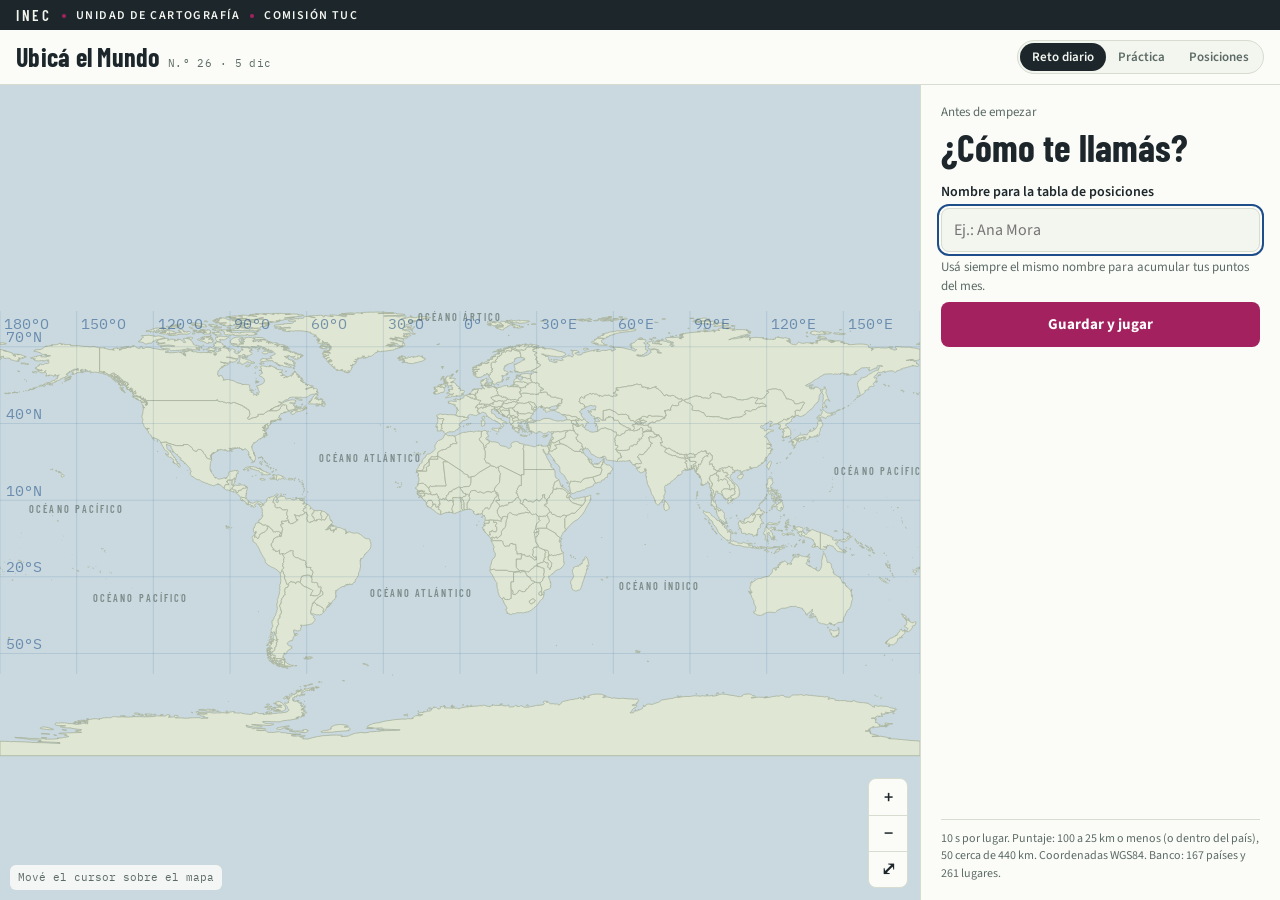
==== commit aa142b91: "Add files via upload" ====
--- a/index.html
+++ b/index.html
@@ -3,8 +3,8 @@
 <head>
 <meta charset="utf-8">
 <meta name="viewport" content="width=device-width, initial-scale=1, viewport-fit=cover">
-<title>Ubicá Costa Rica · INEC</title>
-<meta name="description" content="Juego diario de geografía de Costa Rica: ubicá 20 lugares en el mapa.">
+<title>Ubicá el Mundo · INEC</title>
+<meta name="description" content="Juego diario de geografía mundial: ubicá 20 países, ciudades y maravillas en el mapa.">
 <link rel="preconnect" href="https://fonts.googleapis.com">
 <link rel="stylesheet" href="https://fonts.googleapis.com/css2?family=Barlow+Condensed:wght@500;600;700&family=Source+Sans+3:wght@400;600;700&family=IBM+Plex+Mono:wght@400;500&display=swap">
 <style>
@@ -50,6 +50,7 @@
 .coast{fill:none;stroke:var(--land-edge);stroke-width:1.4;vector-effect:non-scaling-stroke;stroke-linejoin:round}
 .nb{fill:var(--land);opacity:.45;stroke:var(--border);stroke-width:.8;vector-effect:non-scaling-stroke}
 .lake{fill:var(--sea);stroke:var(--border);stroke-width:.6;vector-effect:non-scaling-stroke}
+.grat.eq{stroke-dasharray:6 4}
 .grat{stroke:var(--grid);stroke-width:1;vector-effect:non-scaling-stroke;fill:none}
 .gl{fill:var(--truth);opacity:.55;font-family:var(--f-mono)}
 .nbl{fill:var(--muted);font-family:var(--f-display);font-weight:600;letter-spacing:.2em;opacity:.7}
@@ -147,7 +148,7 @@
 <div class="app">
   <div class="inst"><span>INEC</span><span>Unidad de Cartografía</span><span>Comisión TUC</span></div>
   <header>
-    <div class="brand">Ubicá Costa Rica <small id="dayLabel"></small></div>
+    <div class="brand">Ubicá el Mundo <small id="dayLabel"></small></div>
     <div class="who" id="who"></div>
     <div class="modes" role="group" aria-label="Vista">
       <button id="mDaily" aria-pressed="true">Reto diario</button>
@@ -161,14 +162,14 @@
         <g id="gBase"></g><g id="gGrat"></g><g id="gMarks"></g>
       </svg>
       <div class="mtimer" id="mTimer" hidden><span id="mBar"></span></div>
-      <div class="coords" id="coords">CRTM05 · mové el cursor sobre el mapa</div>
+      <div class="coords" id="coords">Mové el cursor sobre el mapa</div>
       <div class="zoom"><button id="zIn" aria-label="Acercar">+</button><button id="zOut" aria-label="Alejar">−</button><button id="zReset" aria-label="Ver todo el país">⤢</button></div>
     </div>
     <aside class="panel" id="panel" aria-live="polite"></aside>
   </div>
 </div>
 
-<script src="mapa.js"></script>
+<script src="mundo.js"></script>
 <script src="lugares.js"></script>
 <script>
 // =================== CONFIGURACIÓN ===================
@@ -176,50 +177,49 @@
 // Si queda vacía, el juego funciona pero sin tabla de posiciones.
 const SCRIPT_URL = "https://script.google.com/macros/s/AKfycbwusm0u5WWvsfJwF9Otw8pIeD2G5mQV4AgSGdEzGOWmYIdGEVSxD0anf7SA8I0VQtjPcA/exec";
 // Composición de las 20 rondas del reto diario, de menor a mayor dificultad:
-//   1 Fácil · 2 Media · 3 Difícil · 4 Poblado · 5 Experto (poblado alejado)
-//   "PN" Parque nacional · "D" Distrito · "D+" Distrito pequeño (menos de 20 km²)
-const RONDAS = [1,1,1, 2,2,2,2, "PN","PN",3, 3,"D","D", 4,4, "D+",5,5,"D+",5];
+//   "P1" País grande (más de 1 millón de km²) · "P2" País mediano · "P3" País pequeño (menos de 150 000 km²)
+//   2 Ciudad importante · 3 Otras capitales y ciudades · 4 Maravilla o sitio turístico · 5 Experto
+const RONDAS = ["P1","P1","P1", 2,2,2,2, "P2","P2", 3,3,3, "P3","P3", 4,4,4, 5,5,5];
 // Segundos para marcar cada lugar. Si se acaba el tiempo sin marca, el lugar vale 0.
 // Si hay una marca puesta sin confirmar, se toma esa marca.
 const TIEMPO = 10;
 // Práctica: siempre los mismos 5 lugares (nombres exactos de lugares.js).
-const PRACTICA = ["Volcán Irazú","Puerto Limón","Playa Tamarindo","PN Corcovado, estación Sirena","San Gerardo de Dota"];
-// Capa de distritos (GeoJSON en WGS84) y nombres de sus campos.
-// Para usar la capa oficial del INEC, exportala desde QGIS y ajustá estos nombres (ver LEEME.md).
-const ARCHIVO_DISTRITOS = "distritos.geojson";
-const CAMPOS = { provincia: "provincia", canton: "canton", distrito: "distrito" };
+const PRACTICA = ["Brasil","Ciudad de México","Torre Eiffel","Japón","Machu Picchu"];
 // Primer día del reto (año, mes-1, día): sirve para numerar los retos.
-const INICIO = new Date(2026, 9, 20);
+const INICIO = new Date(2026, 10, 10);
 // =====================================================
-
-const PLACES = window.PLACES.slice(), GEO = window.GEO;
+// Pestaña de la hoja de puntajes donde se guarda este juego (no cambiar).
+const JUEGO = "mundo";
+
+const MUNDO = window.MUNDO;
+// nombre de cada país por código ISO (el polígono más grande cuando hay varios con el mismo código)
+const PAIS={};MUNDO.features.forEach(f=>{const q=f.properties;if(!PAIS[q.iso]||q.a>PAIS[q.iso].a)PAIS[q.iso]=q;});
+// [nombre, categoría, nivel, lat, lon, contexto, dato] — el contexto de cada lugar es su país
+const PLACES = window.PLACES.map(a=>[a[0],a[1],a[2],a[3],a[4],PAIS[a[5]]?PAIS[a[5]].n:a[5],a[6]]);
+const NPUNTOS = PLACES.length;
 const NR = ()=>state.rounds.length, MAXP = ()=>state.rounds.length*100;
-const DIFF=['','Fácil','Media','Difícil','Poblado','Experto','Distrito'];
+const DIFF=['','Fácil','Media','Difícil','Difícil','Experto','País'];
+const TIER=p=>p[2]===6?(p[8]>=1e6?1:p[8]>=150000?2:3):p[2]===2?2:p[2]===3?3:p[2]===4?4:5;
+const TIER_TXT=['','Fácil','Media','Difícil','Difícil','Experto'];
+function tagsHTML(p){const tr=TIER(p);return `<span class="tag">${esc(p[1])}</span><span class="tag d${tr}">${TIER_TXT[tr]}</span>`;}
 let NDIST=0, distOK=false;
 
 // ---------- proyección de pantalla ----------
-const K=100, LON0=-86.1, LAT0=11.35, CX=Math.cos(9.6*Math.PI/180);
+const K=10, LON0=-180, LAT0=90, CX=1;
 const P=(lon,lat)=>[(lon-LON0)*CX*K,(LAT0-lat)*K];
 const IP=(x,y)=>[x/(CX*K)+LON0, LAT0-y/K];
-const FULL={x:0,y:0,w:(-82.35-LON0)*CX*K,h:(LAT0-7.9)*K};
-
-// ---------- CRTM05 (TM, GRS80, MC -84°, k0 0.9999, FE 500 000) ----------
-function crtm05(lat,lon){
-  const a=6378137,f=1/298.257222101,k0=0.9999,e2=f*(2-f),ep2=e2/(1-e2),d=Math.PI/180;
-  const ph=lat*d,lm=(lon+84)*d,N=a/Math.sqrt(1-e2*Math.sin(ph)**2),T=Math.tan(ph)**2,C=ep2*Math.cos(ph)**2,A=Math.cos(ph)*lm;
-  const M=a*((1-e2/4-3*e2*e2/64-5*e2**3/256)*ph-(3*e2/8+3*e2*e2/32+45*e2**3/1024)*Math.sin(2*ph)+(15*e2*e2/256+45*e2**3/1024)*Math.sin(4*ph)-(35*e2**3/3072)*Math.sin(6*ph));
-  const E=500000+k0*N*(A+(1-T+C)*A**3/6+(5-18*T+T*T+72*C-58*ep2)*A**5/120);
-  const Nn=k0*(M+N*Math.tan(ph)*(A*A/2+(5-T+9*C+4*C*C)*A**4/24+(61-58*T+T*T+600*C-330*ep2)*A**6/720));
-  return [E,Nn];
-}
+const FULL={x:0,y:(LAT0-84)*K,w:360*K,h:(84+58)*K};
+
+const llTxt=(lat,lon)=>`${Math.abs(lat).toFixed(2)}°${lat<0?'S':'N'}  ${Math.abs(lon).toFixed(2)}°${lon<0?'O':'E'}`;
 const fmt=n=>String(Math.round(n)).replace(/\B(?=(\d{3})+(?!\d))/g,' ');
 const esc=s=>String(s).replace(/[&<>"']/g,c=>({'&':'&amp;','<':'&lt;','>':'&gt;','"':'&quot;',"'":'&#39;'}[c]));
 function hav(a,b){const R=6371,d=Math.PI/180,dl=(b[1]-a[1])*d,dn=(b[0]-a[0])*d;
   const h=Math.sin(dn/2)**2+Math.cos(a[0]*d)*Math.cos(b[0]*d)*Math.sin(dl/2)**2;return 2*R*Math.asin(Math.sqrt(h));}
-const scoreFor=km=>km<=1?100:Math.max(0,Math.round(100*Math.exp(-(km-1)/35)));
+// 100 puntos a 25 km o menos; la mitad cerca de los 440 km; casi 0 pasados los 2500 km
+const scoreFor=km=>km<=25?100:Math.max(0,Math.round(100*Math.exp(-(km-25)/600)));
 const band=p=>p>=70?'g':p>=35?'m':'b';
 const sq=p=>p>=70?'🟩':p>=35?'🟨':'🟥';
-const kmTxt=km=>km<10?km.toFixed(1):String(Math.round(km));
+const kmTxt=km=>km<10?km.toFixed(1):fmt(km);
 
 // ---------- mapa base ----------
 const NS='http://www.w3.org/2000/svg';
@@ -227,20 +227,18 @@
 function el(tag,attrs,parent){const e=document.createElementNS(NS,tag);for(const k in attrs)e.setAttribute(k,attrs[k]);parent&&parent.appendChild(e);return e;}
 function ringsD(geom){const polys=geom.type==='Polygon'?[geom.coordinates]:geom.coordinates;let d='';
   for(const poly of polys)for(const ring of poly){ring.forEach((c,i)=>{const [x,y]=P(c[0],c[1]);d+=(i?'L':'M')+x.toFixed(1)+' '+y.toFixed(1);});d+='Z';}return d;}
-GEO.nb.forEach(f=>el('path',{d:ringsD(f.geometry),class:'nb'},gB));
-GEO.prov.forEach(f=>el('path',{d:ringsD(f.geometry),class:'prov'},gB));
-GEO.lakes.forEach(f=>el('path',{d:ringsD(f.geometry),class:'lake'},gB));
-[["NICARAGUA",-85.0,11.2],["PANAMÁ",-82.55,8.75],["OCÉANO PACÍFICO",-85.4,8.6],["MAR CARIBE",-83.05,10.95]].forEach(([t,lo,la])=>{const [x,y]=P(lo,la);el('text',{x,y,class:'nbl','font-size':9,'text-anchor':'middle'},gB).textContent=t;});
+MUNDO.features.forEach(f=>el('path',{d:ringsD(f.geometry),class:'prov'},gB));
+[["OCÉANO PACÍFICO",-150,5],["OCÉANO PACÍFICO",-125,-30],["OCÉANO ATLÁNTICO",-35,25],["OCÉANO ATLÁNTICO",-15,-28],["OCÉANO ÍNDICO",78,-25],["OCÉANO ÁRTICO",0,80],["OCÉANO PACÍFICO",165,20]].forEach(([tx,lo,la])=>{const [x,y]=P(lo,la);el('text',{x,y,class:'nbl','font-size':40,'text-anchor':'middle'},gB).textContent=tx;});
 let view={...FULL};
-function drawGrat(){gG.innerHTML='';const fs=view.w*0.018;
-  for(let lo=-86;lo<=-82.5;lo+=0.5){const [x,y1]=P(lo,LAT0),[,y2]=P(lo,7.9);el('line',{x1:x,x2:x,y1,y2,class:'grat'},gG);
-    el('text',{x:x+fs*.3,y:view.y+fs*1.2,class:'gl','font-size':fs},gG).textContent=Math.abs(lo).toFixed(1)+'°O';}
-  for(let la=8;la<=11.5;la+=0.5){const [x1,y]=P(LON0,la),[x2]=P(-82.35,la);el('line',{x1,x2,y1:y,y2:y,class:'grat'},gG);
-    el('text',{x:view.x+fs*.4,y:y-fs*.3,class:'gl','font-size':fs},gG).textContent=la.toFixed(1)+'°N';}}
+function drawGrat(){gG.innerHTML='';const fs=view.w*0.016,st=view.w>1500?30:view.w>500?10:5;
+  for(let lo=-180;lo<=180;lo+=st){const [x,y1]=P(lo,84),[,y2]=P(lo,-58);el('line',{x1:x,x2:x,y1,y2,class:'grat'},gG);
+    el('text',{x:x+fs*.3,y:view.y+fs*1.2,class:'gl','font-size':fs},gG).textContent=Math.abs(lo)+'°'+(lo<0?'O':lo>0?'E':'');}
+  for(let la=-50;la<=80;la+=st){const [x1,y]=P(-180,la),[x2]=P(180,la);el('line',{x1,x2,y1:y,y2:y,class:'grat'+(la===0?' eq':'')},gG);
+    el('text',{x:view.x+fs*.4,y:y-fs*.3,class:'gl','font-size':fs},gG).textContent=Math.abs(la)+'°'+(la<0?'S':la>0?'N':'');}}
 function applyView(){svg.setAttribute('viewBox',`${view.x} ${view.y} ${view.w} ${view.h}`);drawGrat();drawMarks();}
 function setView(v){view={...v};applyView();}
 function toSvg(cx,cy){const pt=svg.createSVGPoint();pt.x=cx;pt.y=cy;return pt.matrixTransform(svg.getScreenCTM().inverse());}
-function zoomAt(cx,cy,f){const p=toSvg(cx,cy);const w=Math.min(FULL.w*1.25,Math.max(FULL.w/40,view.w*f)),r=w/view.w;
+function zoomAt(cx,cy,f){const p=toSvg(cx,cy);const w=Math.min(FULL.w*1.25,Math.max(FULL.w/80,view.w*f)),r=w/view.w;
   view={x:p.x-(p.x-view.x)*r,y:p.y-(p.y-view.y)*r,w,h:view.h*r};applyView();}
 function fitTo(pts){if(!pts.length)return setView(FULL);const xs=pts.map(p=>p[0]),ys=pts.map(p=>p[1]);
   let w=Math.max(Math.max(...xs)-Math.min(...xs),FULL.w/8)*1.6,h=Math.max(Math.max(...ys)-Math.min(...ys),FULL.h/8)*1.6;
@@ -254,7 +252,7 @@
   if(ptrs.size===2){const [a,b]=[...ptrs.values()];pinch={d:Math.hypot(a.x-b.x,a.y-b.y)};drag=null;}});
 wrap.addEventListener('pointermove',e=>{
   const s=toSvg(e.clientX,e.clientY),[lon,lat]=IP(s.x,s.y);
-  if(lat>7.9&&lat<11.35&&lon>-86.1&&lon<-82.35){const [E,N]=crtm05(lat,lon);coordsEl.style.whiteSpace='pre';coordsEl.textContent=`CRTM05  E ${fmt(E)}  N ${fmt(N)}\n${lat.toFixed(4)}°N  ${Math.abs(lon).toFixed(4)}°O`;}
+  if(lat>-90&&lat<90&&lon>-180&&lon<180)coordsEl.textContent=llTxt(lat,lon);
   if(!ptrs.has(e.pointerId))return;ptrs.set(e.pointerId,{x:e.clientX,y:e.clientY});
   if(pinch&&ptrs.size===2){const [a,b]=[...ptrs.values()],d=Math.hypot(a.x-b.x,a.y-b.y);if(Math.abs(d-pinch.d)>2){zoomAt((a.x+b.x)/2,(a.y+b.y)/2,pinch.d/d);pinch.d=d;moved=true;}return;}
   if(drag){const dx=e.clientX-drag.x,dy=e.clientY-drag.y;if(Math.hypot(dx,dy)>6){moved=true;wrap.classList.add('dragging');}
@@ -288,19 +286,18 @@
 const now=new Date(),FECHA=`${now.getFullYear()}-${pad(now.getMonth()+1)}-${pad(now.getDate())}`;
 const YMD=Number(FECHA.replace(/-/g,''));
 const dayNo=Math.floor((new Date(now.getFullYear(),now.getMonth(),now.getDate())-INICIO)/864e5)+1;
-const KEY='ubica-cr-v3-'+FECHA;
+const KEY='ubica-mundo-v1-'+FECHA;
 let jugador=ls.get('ubica-cr-jugador')||'';
 
 // ---------- selección determinística del reto ----------
 function rng(seed){return function(){seed|=0;seed=seed+0x6D2B79F5|0;let t=Math.imul(seed^seed>>>15,1|seed);t=t+Math.imul(t^t>>>7,61|t)^t;return((t^t>>>14)>>>0)/4294967296;};}
 function hashSeed(n){let h=2166136261;for(const c of String(n)){h=Math.imul(h^c.charCodeAt(0),16777619);}return h>>>0;}
-function fitsToken(p,d){if(!d)return true;if(d==='PN')return p[1]==='Parque nacional';if(d==='D')return p[2]===6;if(d==='D+')return p[2]===6&&p[8]<20;return p[2]===d&&p[1]!=='Parque nacional';}
+function fitsToken(p,d){if(!d)return true;if(typeof d==='string'&&d[0]==='P')return p[2]===6&&TIER(p)===Number(d[1]);return p[2]===d;}
 function pickRounds(seed,mix){const r=rng(hashSeed(seed));for(let k=0;k<5;k++)r();const used=new Set(),out=[];
-  for(let d of mix){if((d==='D'||d==='D+')&&!distOK)d=3;
+  for(let d of mix){if(typeof d==='string'&&!distOK)d=2;
     let pool=PLACES.map((p,i)=>i).filter(i=>!used.has(i)&&fitsToken(PLACES[i],d));
-    if(!pool.length&&d==='D+')pool=PLACES.map((p,i)=>i).filter(i=>!used.has(i)&&fitsToken(PLACES[i],'D'));
     if(!pool.length)pool=PLACES.map((p,i)=>i).filter(i=>!used.has(i));
-    const cats=new Set(out.map(i=>PLACES[i][1]));const fresh=pool.filter(i=>!cats.has(PLACES[i][1]));if(fresh.length&&typeof d==='number'&&d<4)pool=fresh;
+    const cats=new Set(out.map(i=>PLACES[i][1]));const fresh=pool.filter(i=>!cats.has(PLACES[i][1]));if(fresh.length&&typeof d==='number')pool=fresh;
     const i=pool[Math.floor(r()*pool.length)];used.add(i);out.push(i);}
   return out;}
 
@@ -312,7 +309,7 @@
     return{i,place:p,guess,km,pts:inside?100:scoreFor(km),inside,near:nr};}
   const km=hav(guess,[p[3],p[4]]);return{i,place:p,guess,km,pts:scoreFor(km)};}
 
-// ---------- geometría de distritos ----------
+// ---------- geometría de países ----------
 function polysOf(g){return g.type==='Polygon'?[g.coordinates]:g.coordinates;}
 function inRing(pt,ring){const x=pt[1],y=pt[0];let c=false;for(let i=0,j=ring.length-1;i<ring.length;j=i++){const [xi,yi]=ring[i],[xj,yj]=ring[j];
   if((yi>y)!==(yj>y)&&x<(xj-xi)*(y-yi)/(yj-yi)+xi)c=!c;}return c;}
@@ -334,16 +331,14 @@
     for(const ring of poly)for(let i=1;i<ring.length;i++){const [xa,ya]=ring[i-1],[xb,yb]=ring[i];if((ya>y)!==(yb>y))xs.push(xa+(y-ya)*(xb-xa)/(yb-ya));}
     xs.sort((a,b)=>a-b);for(let k=0;k+1<xs.length;k+=2){const w=xs[k+1]-xs[k];if(w>bw){bw=w;best=[y,(xs[k]+xs[k+1])/2];}}}
   return best||[poly[0][0][1],poly[0][0][0]];}
-async function loadDistritos(){
-  try{const res=await fetch(ARCHIVO_DISTRITOS);if(!res.ok)throw new Error(res.status);const fc=await res.json();
-    const feats=fc.features.filter(f=>f.geometry&&/Polygon/.test(f.geometry.type));
-    const porCanton={};feats.forEach(f=>{const k=f.properties[CAMPOS.provincia]+'|'+f.properties[CAMPOS.canton];porCanton[k]=(porCanton[k]||0)+1;});
-    feats.forEach(f=>{const pr=f.properties,g=f.geometry,[lat,lon]=repPoint(g);
-      const a=areaKm2(g),n=porCanton[pr[CAMPOS.provincia]+'|'+pr[CAMPOS.canton]];
-      const dato=`Mide cerca de ${a<10?a.toFixed(1):Math.round(a)} km². El cantón de ${pr[CAMPOS.canton]} tiene ${n} distrito${n===1?'':'s'}.`;
-      PLACES.push([`Distrito ${pr[CAMPOS.distrito]}`,'Distrito',6,lat,lon,`${pr[CAMPOS.canton]}, ${pr[CAMPOS.provincia]}`,dato,g,a]);});
-    NDIST=feats.length;distOK=NDIST>0;
-  }catch(e){distOK=false;console.warn('No se cargó la capa de distritos:',e);}
+async function loadPaises(){
+  // países preguntables: soberanos y Groenlandia, de más de 1000 km², sin territorios en disputa
+  const caps={};PLACES.forEach(p=>{if(p[1]==='Capital')caps[p[5]]=p[0];});
+  MUNDO.features.filter(f=>f.properties.q).forEach(f=>{const pr=f.properties,g=f.geometry,[lat,lon]=repPoint(g),a=pr.a;
+    const sup=a>=1e6?`${(a/1e6).toFixed(1).replace('.',',')} millones de km²`:`${fmt(a)} km²`;
+    const dato=`Superficie aproximada: ${sup}.${caps[pr.n]?` Su capital es ${caps[pr.n]}.`:''}`;
+    PLACES.push([pr.n,'País',6,lat,lon,pr.c,dato,g,a]);});
+  NDIST=PLACES.length-NPUNTOS;distOK=NDIST>0;
 }
 function saveLocal(){if(state.mode!=='daily')return;ls.set(KEY,JSON.stringify({results:state.results.map(r=>({i:r.i,guess:r.guess})),sent:state.sent||false,cur:state.cur??null}));}
 function setModeButtons(m){[['mDaily','daily'],['mPractice','practice'],['mBoard','board']].forEach(([id,v])=>document.getElementById(id).setAttribute('aria-pressed',m===v));}
@@ -361,7 +356,9 @@
       // si la página se cerró o recargó durante una pregunta, esa pregunta cuenta como tiempo agotado
       if(s.cur===state.results.length&&state.results.length<NR()){state.results.push(makeResult(rounds[s.cur],null));state.phase='reveal';saveLocal();}}
     if(state.results.length>=NR())state.phase='summary';
-    if(!jugador&&state.results.length===0)state.phase='name';}
+    if(!jugador&&state.results.length===0)state.phase='name';
+    // el reto diario no arranca solo: se muestra una pantalla de inicio y el cronómetro empieza al pulsar "Iniciar"
+    if(state.phase==='ask')state.phase='intro';}
   document.getElementById('dayLabel').textContent=daily?`N.º ${dayNo} · ${now.toLocaleDateString('es-CR',{day:'numeric',month:'short'})}`:`práctica · ${rounds.length} lugares`;
   if(state.phase==='summary')fitAll();else if(state.phase==='reveal')fitTo(resPts(state.results[state.results.length-1]));else setView(FULL);
   render();
@@ -390,7 +387,7 @@
 function resPts(r){const pts=[P(r.place[4],r.place[3])];if(r.guess)pts.push(P(r.guess[1],r.guess[0]));if(r.place[7])polysOf(r.place[7]).forEach(poly=>poly[0].forEach(c=>pts.push(P(c[0],c[1]))));return pts;}
 function next(){if(state.results.length>=NR()){state.phase='summary';fitAll();render();if(state.mode==='daily')submit();}else{state.phase='ask';setView(FULL);render();startTimer();}}
 const total=()=>state.results.reduce((a,r)=>a+r.pts,0);
-function shareText(){return `Ubicá Costa Rica ${state.mode==='daily'?'N.º '+dayNo:'(práctica)'}\n${state.results.map(r=>r.timeout?'⬛':sq(r.pts)).join('')}  ${total()}/${MAXP()}`;}
+function shareText(){return `Ubicá el Mundo ${state.mode==='daily'?'N.º '+dayNo:'(práctica)'}\n${state.results.map(r=>r.timeout?'⬛':sq(r.pts)).join('')}  ${total()}/${MAXP()}`;}
 
 // ---------- tabla de posiciones (Google Sheets) ----------
 let sendStatus='';
@@ -398,7 +395,7 @@
   if(!SCRIPT_URL){sendStatus='nocfg';render();return;}
   if(!jugador){sendStatus='noname';render();return;}
   sendStatus='sending';render();
-  const body={accion:'guardar',fecha:FECHA,reto:dayNo,jugador,puntos:total(),
+  const body={accion:'guardar',juego:JUEGO,fecha:FECHA,reto:dayNo,jugador,puntos:total(),
     detalle:state.results.map(r=>`${r.place[0]}: ${r.timeout?'sin respuesta':r.inside?'dentro':kmTxt(r.km)+' km'}, ${r.pts}`).join(' | ')};
   try{
     const res=await fetch(SCRIPT_URL,{method:'POST',headers:{'Content-Type':'text/plain;charset=utf-8'},body:JSON.stringify(body)});
@@ -412,7 +409,7 @@
 async function openBoard(){
   stopTimer();setModeButtons('board');state={...(state||{}),prev:state,phase:'board'};boardData=null;boardErr='';render();
   if(!SCRIPT_URL){boardErr='La tabla de posiciones todavía no está configurada (falta SCRIPT_URL en index.html).';render();return;}
-  try{const res=await fetch(`${SCRIPT_URL}?accion=tabla&fecha=${FECHA}`);boardData=await res.json();if(!boardData.ok)boardErr=boardData.mensaje||'Error al leer la hoja.';}
+  try{const res=await fetch(`${SCRIPT_URL}?accion=tabla&juego=${JUEGO}&fecha=${FECHA}`);boardData=await res.json();if(!boardData.ok)boardErr=boardData.mensaje||'Error al leer la hoja.';}
   catch(e){boardErr='No se pudo conectar con la hoja de posiciones.';}
   if(state.phase==='board')render();
 }
@@ -420,7 +417,7 @@
 
 // ---------- panel ----------
 function pipsHTML(){return `<div class="pips">${state.rounds.map((_,k)=>{const r=state.results[k];const cur=k===state.results.length&&state.phase==='ask';return `<span class="pip ${r?band(r.pts):cur?'on':''}"></span>`;}).join('')}</div>`;}
-function foot(){return `<div class="foot">${TIEMPO} s por lugar. Puntaje: 100 a 1 km o menos (o dentro del distrito), 50 cerca de 25 km. Coordenadas en CRTM05. Banco: ${PLACES.length-NDIST} lugares y ${NDIST} distritos.</div>`;}
+function foot(){return `<div class="foot">${TIEMPO} s por lugar. Puntaje: 100 a 25 km o menos (o dentro del país), 50 cerca de 440 km. Coordenadas WGS84. Banco: ${NDIST} países y ${PLACES.length-NDIST} lugares.</div>`;}
 function statusHTML(){if(state.mode!=='daily')return '';
   const m={'':'', sending:'<div class="status">Enviando tu puntaje…</div>', ok:'<div class="status ok">Puntaje registrado en la tabla de posiciones.</div>',
     dup:'<div class="status ok">Ya habías registrado el reto de hoy.</div>', nocfg:'<div class="status">La tabla de posiciones no está configurada; el puntaje queda solo en este navegador.</div>',
@@ -453,20 +450,33 @@
     document.getElementById('bBack').onclick=()=>start('daily');
     return;}
   const n=state.results.length;
+  if(state.phase==='intro'){const nuevo=n===0;
+    pn.innerHTML=`${pipsHTML()}<div class="meta"><span>Reto N.º ${dayNo}</span><span class="score">${total()} pts</span></div>
+      <div class="ask"><span class="lead">${nuevo?'Reto del día':'Reto en curso'}</span><h2>${nuevo?`${NR()} lugares, ${TIEMPO} segundos cada uno`:`Vas en el lugar ${n+1} de ${NR()}`}</h2></div>
+      <p class="fact">${nuevo?`Cada lugar tiene ${TIEMPO} segundos. El cronómetro empieza cuando pulsás <b>Iniciar reto diario</b>, no antes. Si es tu primera vez, probá antes la práctica de ${PRACTICA.length} lugares: no cuenta para la tabla.`:`El cronómetro del siguiente lugar empieza cuando pulsás <b>Continuar</b>.`}</p>
+      <ul class="hint" style="margin:0;padding-left:18px;display:flex;flex-direction:column;gap:4px">
+        <li>Tocá el mapa para marcar y confirmá. Si se acaba el tiempo, cuenta la marca puesta; sin marca, vale 0.</li>
+        <li>Una vez iniciado, recargar la página o salir durante una pregunta la cuenta como tiempo agotado.</li>
+        <li>Solo se registra un intento por persona y por día.</li></ul>
+      <button class="btn" id="bStart">${nuevo?'Iniciar reto diario':'Continuar'}</button>
+      ${nuevo?`<button class="btn ghost" id="bPractice">Hacer la práctica primero</button>`:''}${foot()}`;
+    document.getElementById('bStart').onclick=()=>{state.phase='ask';setView(FULL);render();startTimer();};
+    const bp=document.getElementById('bPractice');if(bp)bp.onclick=()=>start('practice');
+    drawMarks();return;}
   const head=`${pipsHTML()}<div class="meta"><span>Lugar ${Math.min(n+(state.phase==='ask'?1:0),NR())} de ${NR()}</span><span class="score">${total()} pts</span></div>`;
   if(state.phase==='ask'){const p=PLACES[state.rounds[n]];
     pn.innerHTML=`${head}<div class="timer" id="tBox"><span class="track"><span class="fill" id="tFill"></span></span><span class="secs" id="tSecs">${TIEMPO.toFixed(1)} s</span></div>
       <div class="ask"><span class="lead">Tocá el mapa donde está</span><h2>${esc(p[0])}</h2>
-      <div class="tags">${p[1]===DIFF[p[2]]?'':`<span class="tag">${esc(p[1])}</span>`}<span class="tag d${p[2]}">${DIFF[p[2]]}</span></div>
-      <div class="ctx">${p[7]?'Marcá cualquier punto dentro del distrito · ':''}${esc(p[5])}</div></div>
+      <div class="tags">${tagsHTML(p)}</div>
+      <div class="ctx">${p[7]?'Marcá cualquier punto dentro del país · ':''}${esc(p[5])}</div></div>
       <button class="btn" id="bOk" ${state.pending?'':'disabled'}>${state.pending?'Confirmar ubicación':'Tocá el mapa para marcar'}</button>
       <p class="hint">Tenés ${TIEMPO} segundos. Si se acaba el tiempo, cuenta la marca que hayas puesto; sin marca, el lugar vale 0.</p>${foot()}`;
     document.getElementById('bOk').onclick=confirmGuess;tick();}
-  else if(state.phase==='reveal'){const r=state.results[n-1],p=r.place;const g=r.guess?crtm05(r.guess[0],r.guess[1]):null,t=crtm05(p[3],p[4]);
+  else if(state.phase==='reveal'){const r=state.results[n-1],p=r.place;const g=r.guess;
     pn.innerHTML=`${head}<div class="ask"><span class="lead">${esc(p[1])} · ${esc(p[5])}</span><h2>${esc(p[0])}</h2></div>
-      <div class="result"><div class="big"><span class="pts" style="color:var(--${{g:'good',m:'mid',b:'bad'}[band(r.pts)]})">+${r.pts}</span><span class="km${r.timeout?' out':''}">${r.timeout?'Se acabó el tiempo':r.inside?'¡Dentro del distrito!':(p[7]?`a ${kmTxt(r.km)} km del límite`:`a ${kmTxt(r.km)} km`)}</span></div>
+      <div class="result"><div class="big"><span class="pts" style="color:var(--${{g:'good',m:'mid',b:'bad'}[band(r.pts)]})">+${r.pts}</span><span class="km${r.timeout?' out':''}">${r.timeout?'Se acabó el tiempo':r.inside?'¡Dentro del país!':(p[7]?`a ${kmTxt(r.km)} km de la frontera`:`a ${kmTxt(r.km)} km`)}</span></div>
       <p class="fact">${esc(p[6])}</p>
-      <div class="crtm"><b class="k1">Tu marca</b><span>${g?`E ${fmt(g[0])} · N ${fmt(g[1])}`:'sin marca'}</span><b class="k2">Real</b><span>E ${fmt(t[0])} · N ${fmt(t[1])}</span></div></div>
+      <div class="crtm"><b class="k1">Tu marca</b><span>${g?llTxt(g[0],g[1]):'sin marca'}</span><b class="k2">${p[7]?'Centro':'Real'}</b><span>${llTxt(p[3],p[4])}</span></div></div>
       <button class="btn" id="bNext">${n>=NR()?'Ver resultado':'Siguiente lugar'}</button>${foot()}`;
     const b=document.getElementById('bNext');b.onclick=next;b.focus({preventScroll:true});}
   else{const st=shareText();
@@ -475,11 +485,13 @@
       ${statusHTML()}
       <table class="sum"><tbody>${state.results.map(r=>`<tr><td>${esc(r.place[0])}<br><span class="hint">${esc(r.place[1])}${r.place[1]===DIFF[r.place[2]]?'':' · '+DIFF[r.place[2]]}</span></td><td class="n">${r.timeout?'<span class="out">sin respuesta</span>':r.inside?'dentro':kmTxt(r.km)+' km'}<br><b>${r.pts}</b></td></tr>`).join('')}</tbody></table>
       <div class="share" id="shareBox">${esc(st)}</div>
-      <button class="btn" id="bCopy">Copiar resultado</button>
+      <button class="btn${state.mode==='practice'?' ghost':''}" id="bCopy">Copiar resultado</button>
+      ${state.mode==='practice'?'<button class="btn" id="bDaily">Ir al reto diario</button>':''}
       <div class="row"><button class="btn ghost" id="bBoard">Ver posiciones</button><button class="btn ghost" id="bAgain">${state.mode==='daily'?'Práctica':'Repetir práctica'}</button></div>
       ${state.mode==='daily'?'<p class="hint">Mañana hay un reto nuevo. Todos juegan los mismos lugares cada día.</p>':''}${foot()}`;
     document.getElementById('bCopy').onclick=async e=>{try{await navigator.clipboard.writeText(st);e.target.textContent='Copiado';}catch(err){const s=getSelection(),rg=document.createRange();rg.selectNodeContents(document.getElementById('shareBox'));s.removeAllRanges();s.addRange(rg);e.target.textContent='Texto seleccionado: copialo';}};
     document.getElementById('bAgain').onclick=()=>start('practice');
+    const bd=document.getElementById('bDaily');if(bd)bd.onclick=()=>start('daily');
     document.getElementById('bBoard').onclick=openBoard;
     const rt=document.getElementById('bRetry');if(rt)rt.onclick=submit;}
   drawMarks();}
@@ -487,8 +499,8 @@
 document.getElementById('mDaily').onclick=()=>start('daily');
 document.getElementById('mPractice').onclick=()=>start('practice');
 document.getElementById('mBoard').onclick=openBoard;
-document.getElementById('panel').innerHTML='<p class="hint">Cargando mapa de distritos…</p>';
-loadDistritos().then(()=>start('daily'));
+document.getElementById('panel').innerHTML='<p class="hint">Cargando mapa…</p>';
+loadPaises().then(()=>start('daily'));
 </script>
 </body>
 </html>
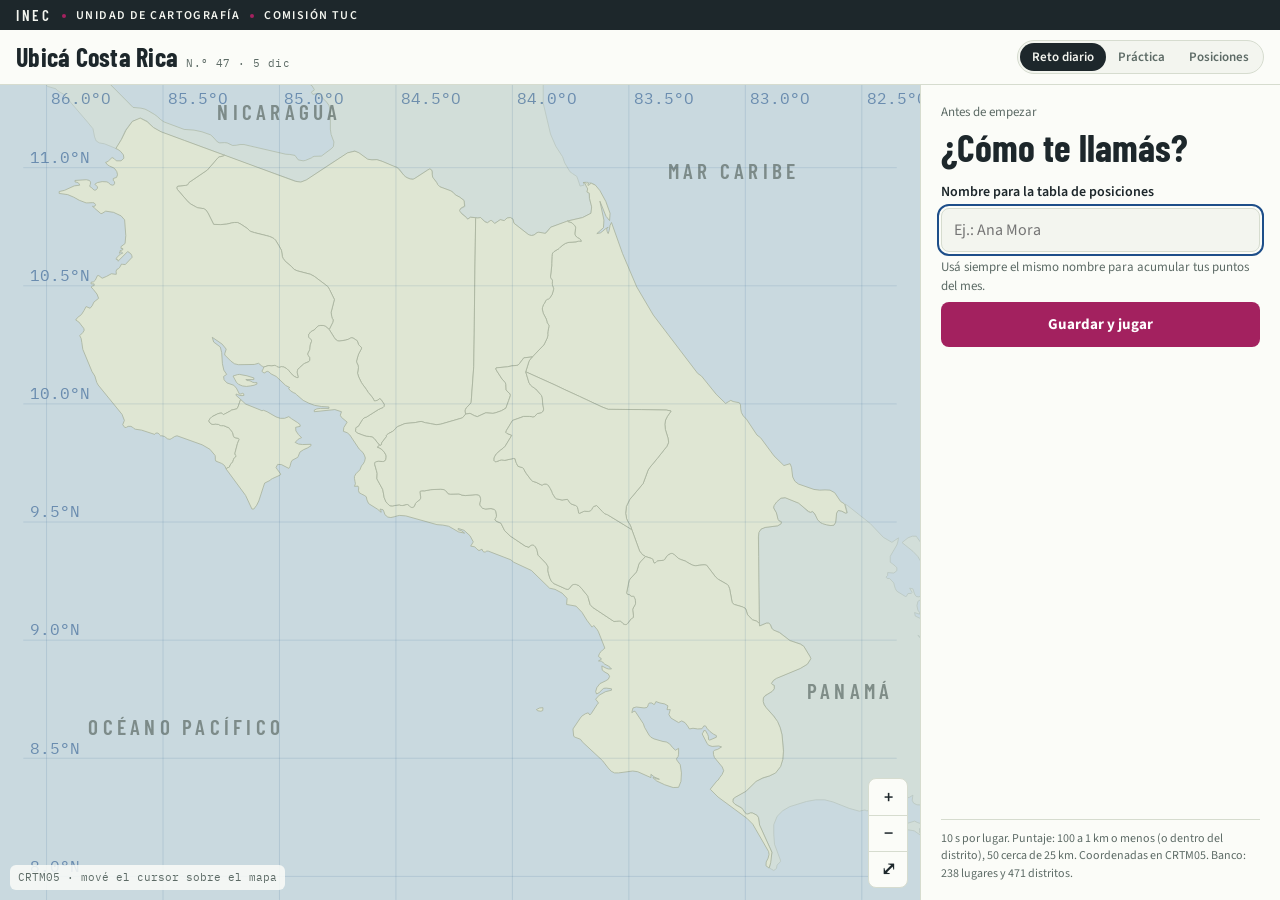
==== commit 5b339193: "Add files via upload" ====
--- a/index.html
+++ b/index.html
@@ -3,8 +3,8 @@
 <head>
 <meta charset="utf-8">
 <meta name="viewport" content="width=device-width, initial-scale=1, viewport-fit=cover">
-<title>Ubicá el Mundo · INEC</title>
-<meta name="description" content="Juego diario de geografía mundial: ubicá 20 países, ciudades y maravillas en el mapa.">
+<title>Ubicá Costa Rica · INEC</title>
+<meta name="description" content="Juego diario de geografía de Costa Rica: ubicá 20 lugares en el mapa.">
 <link rel="preconnect" href="https://fonts.googleapis.com">
 <link rel="stylesheet" href="https://fonts.googleapis.com/css2?family=Barlow+Condensed:wght@500;600;700&family=Source+Sans+3:wght@400;600;700&family=IBM+Plex+Mono:wght@400;500&display=swap">
 <style>
@@ -50,7 +50,6 @@
 .coast{fill:none;stroke:var(--land-edge);stroke-width:1.4;vector-effect:non-scaling-stroke;stroke-linejoin:round}
 .nb{fill:var(--land);opacity:.45;stroke:var(--border);stroke-width:.8;vector-effect:non-scaling-stroke}
 .lake{fill:var(--sea);stroke:var(--border);stroke-width:.6;vector-effect:non-scaling-stroke}
-.grat.eq{stroke-dasharray:6 4}
 .grat{stroke:var(--grid);stroke-width:1;vector-effect:non-scaling-stroke;fill:none}
 .gl{fill:var(--truth);opacity:.55;font-family:var(--f-mono)}
 .nbl{fill:var(--muted);font-family:var(--f-display);font-weight:600;letter-spacing:.2em;opacity:.7}
@@ -148,7 +147,7 @@
 <div class="app">
   <div class="inst"><span>INEC</span><span>Unidad de Cartografía</span><span>Comisión TUC</span></div>
   <header>
-    <div class="brand">Ubicá el Mundo <small id="dayLabel"></small></div>
+    <div class="brand">Ubicá Costa Rica <small id="dayLabel"></small></div>
     <div class="who" id="who"></div>
     <div class="modes" role="group" aria-label="Vista">
       <button id="mDaily" aria-pressed="true">Reto diario</button>
@@ -162,14 +161,14 @@
         <g id="gBase"></g><g id="gGrat"></g><g id="gMarks"></g>
       </svg>
       <div class="mtimer" id="mTimer" hidden><span id="mBar"></span></div>
-      <div class="coords" id="coords">Mové el cursor sobre el mapa</div>
+      <div class="coords" id="coords">CRTM05 · mové el cursor sobre el mapa</div>
       <div class="zoom"><button id="zIn" aria-label="Acercar">+</button><button id="zOut" aria-label="Alejar">−</button><button id="zReset" aria-label="Ver todo el país">⤢</button></div>
     </div>
     <aside class="panel" id="panel" aria-live="polite"></aside>
   </div>
 </div>
 
-<script src="mundo.js"></script>
+<script src="mapa.js"></script>
 <script src="lugares.js"></script>
 <script>
 // =================== CONFIGURACIÓN ===================
@@ -177,49 +176,50 @@
 // Si queda vacía, el juego funciona pero sin tabla de posiciones.
 const SCRIPT_URL = "https://script.google.com/macros/s/AKfycbwusm0u5WWvsfJwF9Otw8pIeD2G5mQV4AgSGdEzGOWmYIdGEVSxD0anf7SA8I0VQtjPcA/exec";
 // Composición de las 20 rondas del reto diario, de menor a mayor dificultad:
-//   "P1" País grande (más de 1 millón de km²) · "P2" País mediano · "P3" País pequeño (menos de 150 000 km²)
-//   2 Ciudad importante · 3 Otras capitales y ciudades · 4 Maravilla o sitio turístico · 5 Experto
-const RONDAS = ["P1","P1","P1", 2,2,2,2, "P2","P2", 3,3,3, "P3","P3", 4,4,4, 5,5,5];
+//   1 Fácil · 2 Media · 3 Difícil · 4 Poblado · 5 Experto (poblado alejado)
+//   "PN" Parque nacional · "D" Distrito · "D+" Distrito pequeño (menos de 20 km²)
+const RONDAS = [1,1,1, 2,2,2,2, "PN","PN",3, 3,"D","D", 4,4, "D+",5,5,"D+",5];
 // Segundos para marcar cada lugar. Si se acaba el tiempo sin marca, el lugar vale 0.
 // Si hay una marca puesta sin confirmar, se toma esa marca.
 const TIEMPO = 10;
 // Práctica: siempre los mismos 5 lugares (nombres exactos de lugares.js).
-const PRACTICA = ["Brasil","Ciudad de México","Torre Eiffel","Japón","Machu Picchu"];
+const PRACTICA = ["Volcán Irazú","Puerto Limón","Playa Tamarindo","PN Corcovado, estación Sirena","San Gerardo de Dota"];
+// Capa de distritos (GeoJSON en WGS84) y nombres de sus campos.
+// Para usar la capa oficial del INEC, exportala desde QGIS y ajustá estos nombres (ver LEEME.md).
+const ARCHIVO_DISTRITOS = "distritos.geojson";
+const CAMPOS = { provincia: "provincia", canton: "canton", distrito: "distrito" };
 // Primer día del reto (año, mes-1, día): sirve para numerar los retos.
-const INICIO = new Date(2026, 10, 10);
+const INICIO = new Date(2026, 9, 20);
 // =====================================================
-// Pestaña de la hoja de puntajes donde se guarda este juego (no cambiar).
-const JUEGO = "mundo";
-
-const MUNDO = window.MUNDO;
-// nombre de cada país por código ISO (el polígono más grande cuando hay varios con el mismo código)
-const PAIS={};MUNDO.features.forEach(f=>{const q=f.properties;if(!PAIS[q.iso]||q.a>PAIS[q.iso].a)PAIS[q.iso]=q;});
-// [nombre, categoría, nivel, lat, lon, contexto, dato] — el contexto de cada lugar es su país
-const PLACES = window.PLACES.map(a=>[a[0],a[1],a[2],a[3],a[4],PAIS[a[5]]?PAIS[a[5]].n:a[5],a[6]]);
-const NPUNTOS = PLACES.length;
+
+const PLACES = window.PLACES.slice(), GEO = window.GEO;
 const NR = ()=>state.rounds.length, MAXP = ()=>state.rounds.length*100;
-const DIFF=['','Fácil','Media','Difícil','Difícil','Experto','País'];
-const TIER=p=>p[2]===6?(p[8]>=1e6?1:p[8]>=150000?2:3):p[2]===2?2:p[2]===3?3:p[2]===4?4:5;
-const TIER_TXT=['','Fácil','Media','Difícil','Difícil','Experto'];
-function tagsHTML(p){const tr=TIER(p);return `<span class="tag">${esc(p[1])}</span><span class="tag d${tr}">${TIER_TXT[tr]}</span>`;}
+const DIFF=['','Fácil','Media','Difícil','Poblado','Experto','Distrito'];
 let NDIST=0, distOK=false;
 
 // ---------- proyección de pantalla ----------
-const K=10, LON0=-180, LAT0=90, CX=1;
+const K=100, LON0=-86.1, LAT0=11.35, CX=Math.cos(9.6*Math.PI/180);
 const P=(lon,lat)=>[(lon-LON0)*CX*K,(LAT0-lat)*K];
 const IP=(x,y)=>[x/(CX*K)+LON0, LAT0-y/K];
-const FULL={x:0,y:(LAT0-84)*K,w:360*K,h:(84+58)*K};
-
-const llTxt=(lat,lon)=>`${Math.abs(lat).toFixed(2)}°${lat<0?'S':'N'}  ${Math.abs(lon).toFixed(2)}°${lon<0?'O':'E'}`;
+const FULL={x:0,y:0,w:(-82.35-LON0)*CX*K,h:(LAT0-7.9)*K};
+
+// ---------- CRTM05 (TM, GRS80, MC -84°, k0 0.9999, FE 500 000) ----------
+function crtm05(lat,lon){
+  const a=6378137,f=1/298.257222101,k0=0.9999,e2=f*(2-f),ep2=e2/(1-e2),d=Math.PI/180;
+  const ph=lat*d,lm=(lon+84)*d,N=a/Math.sqrt(1-e2*Math.sin(ph)**2),T=Math.tan(ph)**2,C=ep2*Math.cos(ph)**2,A=Math.cos(ph)*lm;
+  const M=a*((1-e2/4-3*e2*e2/64-5*e2**3/256)*ph-(3*e2/8+3*e2*e2/32+45*e2**3/1024)*Math.sin(2*ph)+(15*e2*e2/256+45*e2**3/1024)*Math.sin(4*ph)-(35*e2**3/3072)*Math.sin(6*ph));
+  const E=500000+k0*N*(A+(1-T+C)*A**3/6+(5-18*T+T*T+72*C-58*ep2)*A**5/120);
+  const Nn=k0*(M+N*Math.tan(ph)*(A*A/2+(5-T+9*C+4*C*C)*A**4/24+(61-58*T+T*T+600*C-330*ep2)*A**6/720));
+  return [E,Nn];
+}
 const fmt=n=>String(Math.round(n)).replace(/\B(?=(\d{3})+(?!\d))/g,' ');
 const esc=s=>String(s).replace(/[&<>"']/g,c=>({'&':'&amp;','<':'&lt;','>':'&gt;','"':'&quot;',"'":'&#39;'}[c]));
 function hav(a,b){const R=6371,d=Math.PI/180,dl=(b[1]-a[1])*d,dn=(b[0]-a[0])*d;
   const h=Math.sin(dn/2)**2+Math.cos(a[0]*d)*Math.cos(b[0]*d)*Math.sin(dl/2)**2;return 2*R*Math.asin(Math.sqrt(h));}
-// 100 puntos a 25 km o menos; la mitad cerca de los 440 km; casi 0 pasados los 2500 km
-const scoreFor=km=>km<=25?100:Math.max(0,Math.round(100*Math.exp(-(km-25)/600)));
+const scoreFor=km=>km<=1?100:Math.max(0,Math.round(100*Math.exp(-(km-1)/35)));
 const band=p=>p>=70?'g':p>=35?'m':'b';
 const sq=p=>p>=70?'🟩':p>=35?'🟨':'🟥';
-const kmTxt=km=>km<10?km.toFixed(1):fmt(km);
+const kmTxt=km=>km<10?km.toFixed(1):String(Math.round(km));
 
 // ---------- mapa base ----------
 const NS='http://www.w3.org/2000/svg';
@@ -227,18 +227,20 @@
 function el(tag,attrs,parent){const e=document.createElementNS(NS,tag);for(const k in attrs)e.setAttribute(k,attrs[k]);parent&&parent.appendChild(e);return e;}
 function ringsD(geom){const polys=geom.type==='Polygon'?[geom.coordinates]:geom.coordinates;let d='';
   for(const poly of polys)for(const ring of poly){ring.forEach((c,i)=>{const [x,y]=P(c[0],c[1]);d+=(i?'L':'M')+x.toFixed(1)+' '+y.toFixed(1);});d+='Z';}return d;}
-MUNDO.features.forEach(f=>el('path',{d:ringsD(f.geometry),class:'prov'},gB));
-[["OCÉANO PACÍFICO",-150,5],["OCÉANO PACÍFICO",-125,-30],["OCÉANO ATLÁNTICO",-35,25],["OCÉANO ATLÁNTICO",-15,-28],["OCÉANO ÍNDICO",78,-25],["OCÉANO ÁRTICO",0,80],["OCÉANO PACÍFICO",165,20]].forEach(([tx,lo,la])=>{const [x,y]=P(lo,la);el('text',{x,y,class:'nbl','font-size':40,'text-anchor':'middle'},gB).textContent=tx;});
+GEO.nb.forEach(f=>el('path',{d:ringsD(f.geometry),class:'nb'},gB));
+GEO.prov.forEach(f=>el('path',{d:ringsD(f.geometry),class:'prov'},gB));
+GEO.lakes.forEach(f=>el('path',{d:ringsD(f.geometry),class:'lake'},gB));
+[["NICARAGUA",-85.0,11.2],["PANAMÁ",-82.55,8.75],["OCÉANO PACÍFICO",-85.4,8.6],["MAR CARIBE",-83.05,10.95]].forEach(([t,lo,la])=>{const [x,y]=P(lo,la);el('text',{x,y,class:'nbl','font-size':9,'text-anchor':'middle'},gB).textContent=t;});
 let view={...FULL};
-function drawGrat(){gG.innerHTML='';const fs=view.w*0.016,st=view.w>1500?30:view.w>500?10:5;
-  for(let lo=-180;lo<=180;lo+=st){const [x,y1]=P(lo,84),[,y2]=P(lo,-58);el('line',{x1:x,x2:x,y1,y2,class:'grat'},gG);
-    el('text',{x:x+fs*.3,y:view.y+fs*1.2,class:'gl','font-size':fs},gG).textContent=Math.abs(lo)+'°'+(lo<0?'O':lo>0?'E':'');}
-  for(let la=-50;la<=80;la+=st){const [x1,y]=P(-180,la),[x2]=P(180,la);el('line',{x1,x2,y1:y,y2:y,class:'grat'+(la===0?' eq':'')},gG);
-    el('text',{x:view.x+fs*.4,y:y-fs*.3,class:'gl','font-size':fs},gG).textContent=Math.abs(la)+'°'+(la<0?'S':la>0?'N':'');}}
+function drawGrat(){gG.innerHTML='';const fs=view.w*0.018;
+  for(let lo=-86;lo<=-82.5;lo+=0.5){const [x,y1]=P(lo,LAT0),[,y2]=P(lo,7.9);el('line',{x1:x,x2:x,y1,y2,class:'grat'},gG);
+    el('text',{x:x+fs*.3,y:view.y+fs*1.2,class:'gl','font-size':fs},gG).textContent=Math.abs(lo).toFixed(1)+'°O';}
+  for(let la=8;la<=11.5;la+=0.5){const [x1,y]=P(LON0,la),[x2]=P(-82.35,la);el('line',{x1,x2,y1:y,y2:y,class:'grat'},gG);
+    el('text',{x:view.x+fs*.4,y:y-fs*.3,class:'gl','font-size':fs},gG).textContent=la.toFixed(1)+'°N';}}
 function applyView(){svg.setAttribute('viewBox',`${view.x} ${view.y} ${view.w} ${view.h}`);drawGrat();drawMarks();}
 function setView(v){view={...v};applyView();}
 function toSvg(cx,cy){const pt=svg.createSVGPoint();pt.x=cx;pt.y=cy;return pt.matrixTransform(svg.getScreenCTM().inverse());}
-function zoomAt(cx,cy,f){const p=toSvg(cx,cy);const w=Math.min(FULL.w*1.25,Math.max(FULL.w/80,view.w*f)),r=w/view.w;
+function zoomAt(cx,cy,f){const p=toSvg(cx,cy);const w=Math.min(FULL.w*1.25,Math.max(FULL.w/40,view.w*f)),r=w/view.w;
   view={x:p.x-(p.x-view.x)*r,y:p.y-(p.y-view.y)*r,w,h:view.h*r};applyView();}
 function fitTo(pts){if(!pts.length)return setView(FULL);const xs=pts.map(p=>p[0]),ys=pts.map(p=>p[1]);
   let w=Math.max(Math.max(...xs)-Math.min(...xs),FULL.w/8)*1.6,h=Math.max(Math.max(...ys)-Math.min(...ys),FULL.h/8)*1.6;
@@ -252,7 +254,7 @@
   if(ptrs.size===2){const [a,b]=[...ptrs.values()];pinch={d:Math.hypot(a.x-b.x,a.y-b.y)};drag=null;}});
 wrap.addEventListener('pointermove',e=>{
   const s=toSvg(e.clientX,e.clientY),[lon,lat]=IP(s.x,s.y);
-  if(lat>-90&&lat<90&&lon>-180&&lon<180)coordsEl.textContent=llTxt(lat,lon);
+  if(lat>7.9&&lat<11.35&&lon>-86.1&&lon<-82.35){const [E,N]=crtm05(lat,lon);coordsEl.style.whiteSpace='pre';coordsEl.textContent=`CRTM05  E ${fmt(E)}  N ${fmt(N)}\n${lat.toFixed(4)}°N  ${Math.abs(lon).toFixed(4)}°O`;}
   if(!ptrs.has(e.pointerId))return;ptrs.set(e.pointerId,{x:e.clientX,y:e.clientY});
   if(pinch&&ptrs.size===2){const [a,b]=[...ptrs.values()],d=Math.hypot(a.x-b.x,a.y-b.y);if(Math.abs(d-pinch.d)>2){zoomAt((a.x+b.x)/2,(a.y+b.y)/2,pinch.d/d);pinch.d=d;moved=true;}return;}
   if(drag){const dx=e.clientX-drag.x,dy=e.clientY-drag.y;if(Math.hypot(dx,dy)>6){moved=true;wrap.classList.add('dragging');}
@@ -286,18 +288,19 @@
 const now=new Date(),FECHA=`${now.getFullYear()}-${pad(now.getMonth()+1)}-${pad(now.getDate())}`;
 const YMD=Number(FECHA.replace(/-/g,''));
 const dayNo=Math.floor((new Date(now.getFullYear(),now.getMonth(),now.getDate())-INICIO)/864e5)+1;
-const KEY='ubica-mundo-v1-'+FECHA;
+const KEY='ubica-cr-v3-'+FECHA;
 let jugador=ls.get('ubica-cr-jugador')||'';
 
 // ---------- selección determinística del reto ----------
 function rng(seed){return function(){seed|=0;seed=seed+0x6D2B79F5|0;let t=Math.imul(seed^seed>>>15,1|seed);t=t+Math.imul(t^t>>>7,61|t)^t;return((t^t>>>14)>>>0)/4294967296;};}
 function hashSeed(n){let h=2166136261;for(const c of String(n)){h=Math.imul(h^c.charCodeAt(0),16777619);}return h>>>0;}
-function fitsToken(p,d){if(!d)return true;if(typeof d==='string'&&d[0]==='P')return p[2]===6&&TIER(p)===Number(d[1]);return p[2]===d;}
+function fitsToken(p,d){if(!d)return true;if(d==='PN')return p[1]==='Parque nacional';if(d==='D')return p[2]===6;if(d==='D+')return p[2]===6&&p[8]<20;return p[2]===d&&p[1]!=='Parque nacional';}
 function pickRounds(seed,mix){const r=rng(hashSeed(seed));for(let k=0;k<5;k++)r();const used=new Set(),out=[];
-  for(let d of mix){if(typeof d==='string'&&!distOK)d=2;
+  for(let d of mix){if((d==='D'||d==='D+')&&!distOK)d=3;
     let pool=PLACES.map((p,i)=>i).filter(i=>!used.has(i)&&fitsToken(PLACES[i],d));
+    if(!pool.length&&d==='D+')pool=PLACES.map((p,i)=>i).filter(i=>!used.has(i)&&fitsToken(PLACES[i],'D'));
     if(!pool.length)pool=PLACES.map((p,i)=>i).filter(i=>!used.has(i));
-    const cats=new Set(out.map(i=>PLACES[i][1]));const fresh=pool.filter(i=>!cats.has(PLACES[i][1]));if(fresh.length&&typeof d==='number')pool=fresh;
+    const cats=new Set(out.map(i=>PLACES[i][1]));const fresh=pool.filter(i=>!cats.has(PLACES[i][1]));if(fresh.length&&typeof d==='number'&&d<4)pool=fresh;
     const i=pool[Math.floor(r()*pool.length)];used.add(i);out.push(i);}
   return out;}
 
@@ -309,7 +312,7 @@
     return{i,place:p,guess,km,pts:inside?100:scoreFor(km),inside,near:nr};}
   const km=hav(guess,[p[3],p[4]]);return{i,place:p,guess,km,pts:scoreFor(km)};}
 
-// ---------- geometría de países ----------
+// ---------- geometría de distritos ----------
 function polysOf(g){return g.type==='Polygon'?[g.coordinates]:g.coordinates;}
 function inRing(pt,ring){const x=pt[1],y=pt[0];let c=false;for(let i=0,j=ring.length-1;i<ring.length;j=i++){const [xi,yi]=ring[i],[xj,yj]=ring[j];
   if((yi>y)!==(yj>y)&&x<(xj-xi)*(y-yi)/(yj-yi)+xi)c=!c;}return c;}
@@ -331,14 +334,16 @@
     for(const ring of poly)for(let i=1;i<ring.length;i++){const [xa,ya]=ring[i-1],[xb,yb]=ring[i];if((ya>y)!==(yb>y))xs.push(xa+(y-ya)*(xb-xa)/(yb-ya));}
     xs.sort((a,b)=>a-b);for(let k=0;k+1<xs.length;k+=2){const w=xs[k+1]-xs[k];if(w>bw){bw=w;best=[y,(xs[k]+xs[k+1])/2];}}}
   return best||[poly[0][0][1],poly[0][0][0]];}
-async function loadPaises(){
-  // países preguntables: soberanos y Groenlandia, de más de 1000 km², sin territorios en disputa
-  const caps={};PLACES.forEach(p=>{if(p[1]==='Capital')caps[p[5]]=p[0];});
-  MUNDO.features.filter(f=>f.properties.q).forEach(f=>{const pr=f.properties,g=f.geometry,[lat,lon]=repPoint(g),a=pr.a;
-    const sup=a>=1e6?`${(a/1e6).toFixed(1).replace('.',',')} millones de km²`:`${fmt(a)} km²`;
-    const dato=`Superficie aproximada: ${sup}.${caps[pr.n]?` Su capital es ${caps[pr.n]}.`:''}`;
-    PLACES.push([pr.n,'País',6,lat,lon,pr.c,dato,g,a]);});
-  NDIST=PLACES.length-NPUNTOS;distOK=NDIST>0;
+async function loadDistritos(){
+  try{const res=await fetch(ARCHIVO_DISTRITOS);if(!res.ok)throw new Error(res.status);const fc=await res.json();
+    const feats=fc.features.filter(f=>f.geometry&&/Polygon/.test(f.geometry.type));
+    const porCanton={};feats.forEach(f=>{const k=f.properties[CAMPOS.provincia]+'|'+f.properties[CAMPOS.canton];porCanton[k]=(porCanton[k]||0)+1;});
+    feats.forEach(f=>{const pr=f.properties,g=f.geometry,[lat,lon]=repPoint(g);
+      const a=areaKm2(g),n=porCanton[pr[CAMPOS.provincia]+'|'+pr[CAMPOS.canton]];
+      const dato=`Mide cerca de ${a<10?a.toFixed(1):Math.round(a)} km². El cantón de ${pr[CAMPOS.canton]} tiene ${n} distrito${n===1?'':'s'}.`;
+      PLACES.push([`Distrito ${pr[CAMPOS.distrito]}`,'Distrito',6,lat,lon,`${pr[CAMPOS.canton]}, ${pr[CAMPOS.provincia]}`,dato,g,a]);});
+    NDIST=feats.length;distOK=NDIST>0;
+  }catch(e){distOK=false;console.warn('No se cargó la capa de distritos:',e);}
 }
 function saveLocal(){if(state.mode!=='daily')return;ls.set(KEY,JSON.stringify({results:state.results.map(r=>({i:r.i,guess:r.guess})),sent:state.sent||false,cur:state.cur??null}));}
 function setModeButtons(m){[['mDaily','daily'],['mPractice','practice'],['mBoard','board']].forEach(([id,v])=>document.getElementById(id).setAttribute('aria-pressed',m===v));}
@@ -387,7 +392,7 @@
 function resPts(r){const pts=[P(r.place[4],r.place[3])];if(r.guess)pts.push(P(r.guess[1],r.guess[0]));if(r.place[7])polysOf(r.place[7]).forEach(poly=>poly[0].forEach(c=>pts.push(P(c[0],c[1]))));return pts;}
 function next(){if(state.results.length>=NR()){state.phase='summary';fitAll();render();if(state.mode==='daily')submit();}else{state.phase='ask';setView(FULL);render();startTimer();}}
 const total=()=>state.results.reduce((a,r)=>a+r.pts,0);
-function shareText(){return `Ubicá el Mundo ${state.mode==='daily'?'N.º '+dayNo:'(práctica)'}\n${state.results.map(r=>r.timeout?'⬛':sq(r.pts)).join('')}  ${total()}/${MAXP()}`;}
+function shareText(){return `Ubicá Costa Rica ${state.mode==='daily'?'N.º '+dayNo:'(práctica)'}\n${state.results.map(r=>r.timeout?'⬛':sq(r.pts)).join('')}  ${total()}/${MAXP()}`;}
 
 // ---------- tabla de posiciones (Google Sheets) ----------
 let sendStatus='';
@@ -395,7 +400,7 @@
   if(!SCRIPT_URL){sendStatus='nocfg';render();return;}
   if(!jugador){sendStatus='noname';render();return;}
   sendStatus='sending';render();
-  const body={accion:'guardar',juego:JUEGO,fecha:FECHA,reto:dayNo,jugador,puntos:total(),
+  const body={accion:'guardar',fecha:FECHA,reto:dayNo,jugador,puntos:total(),
     detalle:state.results.map(r=>`${r.place[0]}: ${r.timeout?'sin respuesta':r.inside?'dentro':kmTxt(r.km)+' km'}, ${r.pts}`).join(' | ')};
   try{
     const res=await fetch(SCRIPT_URL,{method:'POST',headers:{'Content-Type':'text/plain;charset=utf-8'},body:JSON.stringify(body)});
@@ -409,7 +414,7 @@
 async function openBoard(){
   stopTimer();setModeButtons('board');state={...(state||{}),prev:state,phase:'board'};boardData=null;boardErr='';render();
   if(!SCRIPT_URL){boardErr='La tabla de posiciones todavía no está configurada (falta SCRIPT_URL en index.html).';render();return;}
-  try{const res=await fetch(`${SCRIPT_URL}?accion=tabla&juego=${JUEGO}&fecha=${FECHA}`);boardData=await res.json();if(!boardData.ok)boardErr=boardData.mensaje||'Error al leer la hoja.';}
+  try{const res=await fetch(`${SCRIPT_URL}?accion=tabla&fecha=${FECHA}`);boardData=await res.json();if(!boardData.ok)boardErr=boardData.mensaje||'Error al leer la hoja.';}
   catch(e){boardErr='No se pudo conectar con la hoja de posiciones.';}
   if(state.phase==='board')render();
 }
@@ -417,7 +422,7 @@
 
 // ---------- panel ----------
 function pipsHTML(){return `<div class="pips">${state.rounds.map((_,k)=>{const r=state.results[k];const cur=k===state.results.length&&state.phase==='ask';return `<span class="pip ${r?band(r.pts):cur?'on':''}"></span>`;}).join('')}</div>`;}
-function foot(){return `<div class="foot">${TIEMPO} s por lugar. Puntaje: 100 a 25 km o menos (o dentro del país), 50 cerca de 440 km. Coordenadas WGS84. Banco: ${NDIST} países y ${PLACES.length-NDIST} lugares.</div>`;}
+function foot(){return `<div class="foot">${TIEMPO} s por lugar. Puntaje: 100 a 1 km o menos (o dentro del distrito), 50 cerca de 25 km. Coordenadas en CRTM05. Banco: ${PLACES.length-NDIST} lugares y ${NDIST} distritos.</div>`;}
 function statusHTML(){if(state.mode!=='daily')return '';
   const m={'':'', sending:'<div class="status">Enviando tu puntaje…</div>', ok:'<div class="status ok">Puntaje registrado en la tabla de posiciones.</div>',
     dup:'<div class="status ok">Ya habías registrado el reto de hoy.</div>', nocfg:'<div class="status">La tabla de posiciones no está configurada; el puntaje queda solo en este navegador.</div>',
@@ -467,16 +472,16 @@
   if(state.phase==='ask'){const p=PLACES[state.rounds[n]];
     pn.innerHTML=`${head}<div class="timer" id="tBox"><span class="track"><span class="fill" id="tFill"></span></span><span class="secs" id="tSecs">${TIEMPO.toFixed(1)} s</span></div>
       <div class="ask"><span class="lead">Tocá el mapa donde está</span><h2>${esc(p[0])}</h2>
-      <div class="tags">${tagsHTML(p)}</div>
-      <div class="ctx">${p[7]?'Marcá cualquier punto dentro del país · ':''}${esc(p[5])}</div></div>
+      <div class="tags">${p[1]===DIFF[p[2]]?'':`<span class="tag">${esc(p[1])}</span>`}<span class="tag d${p[2]}">${DIFF[p[2]]}</span></div>
+      <div class="ctx">${p[7]?'Marcá cualquier punto dentro del distrito · ':''}${esc(p[5])}</div></div>
       <button class="btn" id="bOk" ${state.pending?'':'disabled'}>${state.pending?'Confirmar ubicación':'Tocá el mapa para marcar'}</button>
       <p class="hint">Tenés ${TIEMPO} segundos. Si se acaba el tiempo, cuenta la marca que hayas puesto; sin marca, el lugar vale 0.</p>${foot()}`;
     document.getElementById('bOk').onclick=confirmGuess;tick();}
-  else if(state.phase==='reveal'){const r=state.results[n-1],p=r.place;const g=r.guess;
+  else if(state.phase==='reveal'){const r=state.results[n-1],p=r.place;const g=r.guess?crtm05(r.guess[0],r.guess[1]):null,t=crtm05(p[3],p[4]);
     pn.innerHTML=`${head}<div class="ask"><span class="lead">${esc(p[1])} · ${esc(p[5])}</span><h2>${esc(p[0])}</h2></div>
-      <div class="result"><div class="big"><span class="pts" style="color:var(--${{g:'good',m:'mid',b:'bad'}[band(r.pts)]})">+${r.pts}</span><span class="km${r.timeout?' out':''}">${r.timeout?'Se acabó el tiempo':r.inside?'¡Dentro del país!':(p[7]?`a ${kmTxt(r.km)} km de la frontera`:`a ${kmTxt(r.km)} km`)}</span></div>
+      <div class="result"><div class="big"><span class="pts" style="color:var(--${{g:'good',m:'mid',b:'bad'}[band(r.pts)]})">+${r.pts}</span><span class="km${r.timeout?' out':''}">${r.timeout?'Se acabó el tiempo':r.inside?'¡Dentro del distrito!':(p[7]?`a ${kmTxt(r.km)} km del límite`:`a ${kmTxt(r.km)} km`)}</span></div>
       <p class="fact">${esc(p[6])}</p>
-      <div class="crtm"><b class="k1">Tu marca</b><span>${g?llTxt(g[0],g[1]):'sin marca'}</span><b class="k2">${p[7]?'Centro':'Real'}</b><span>${llTxt(p[3],p[4])}</span></div></div>
+      <div class="crtm"><b class="k1">Tu marca</b><span>${g?`E ${fmt(g[0])} · N ${fmt(g[1])}`:'sin marca'}</span><b class="k2">Real</b><span>E ${fmt(t[0])} · N ${fmt(t[1])}</span></div></div>
       <button class="btn" id="bNext">${n>=NR()?'Ver resultado':'Siguiente lugar'}</button>${foot()}`;
     const b=document.getElementById('bNext');b.onclick=next;b.focus({preventScroll:true});}
   else{const st=shareText();
@@ -499,8 +504,8 @@
 document.getElementById('mDaily').onclick=()=>start('daily');
 document.getElementById('mPractice').onclick=()=>start('practice');
 document.getElementById('mBoard').onclick=openBoard;
-document.getElementById('panel').innerHTML='<p class="hint">Cargando mapa…</p>';
-loadPaises().then(()=>start('daily'));
+document.getElementById('panel').innerHTML='<p class="hint">Cargando mapa de distritos…</p>';
+loadDistritos().then(()=>start('daily'));
 </script>
 </body>
 </html>
